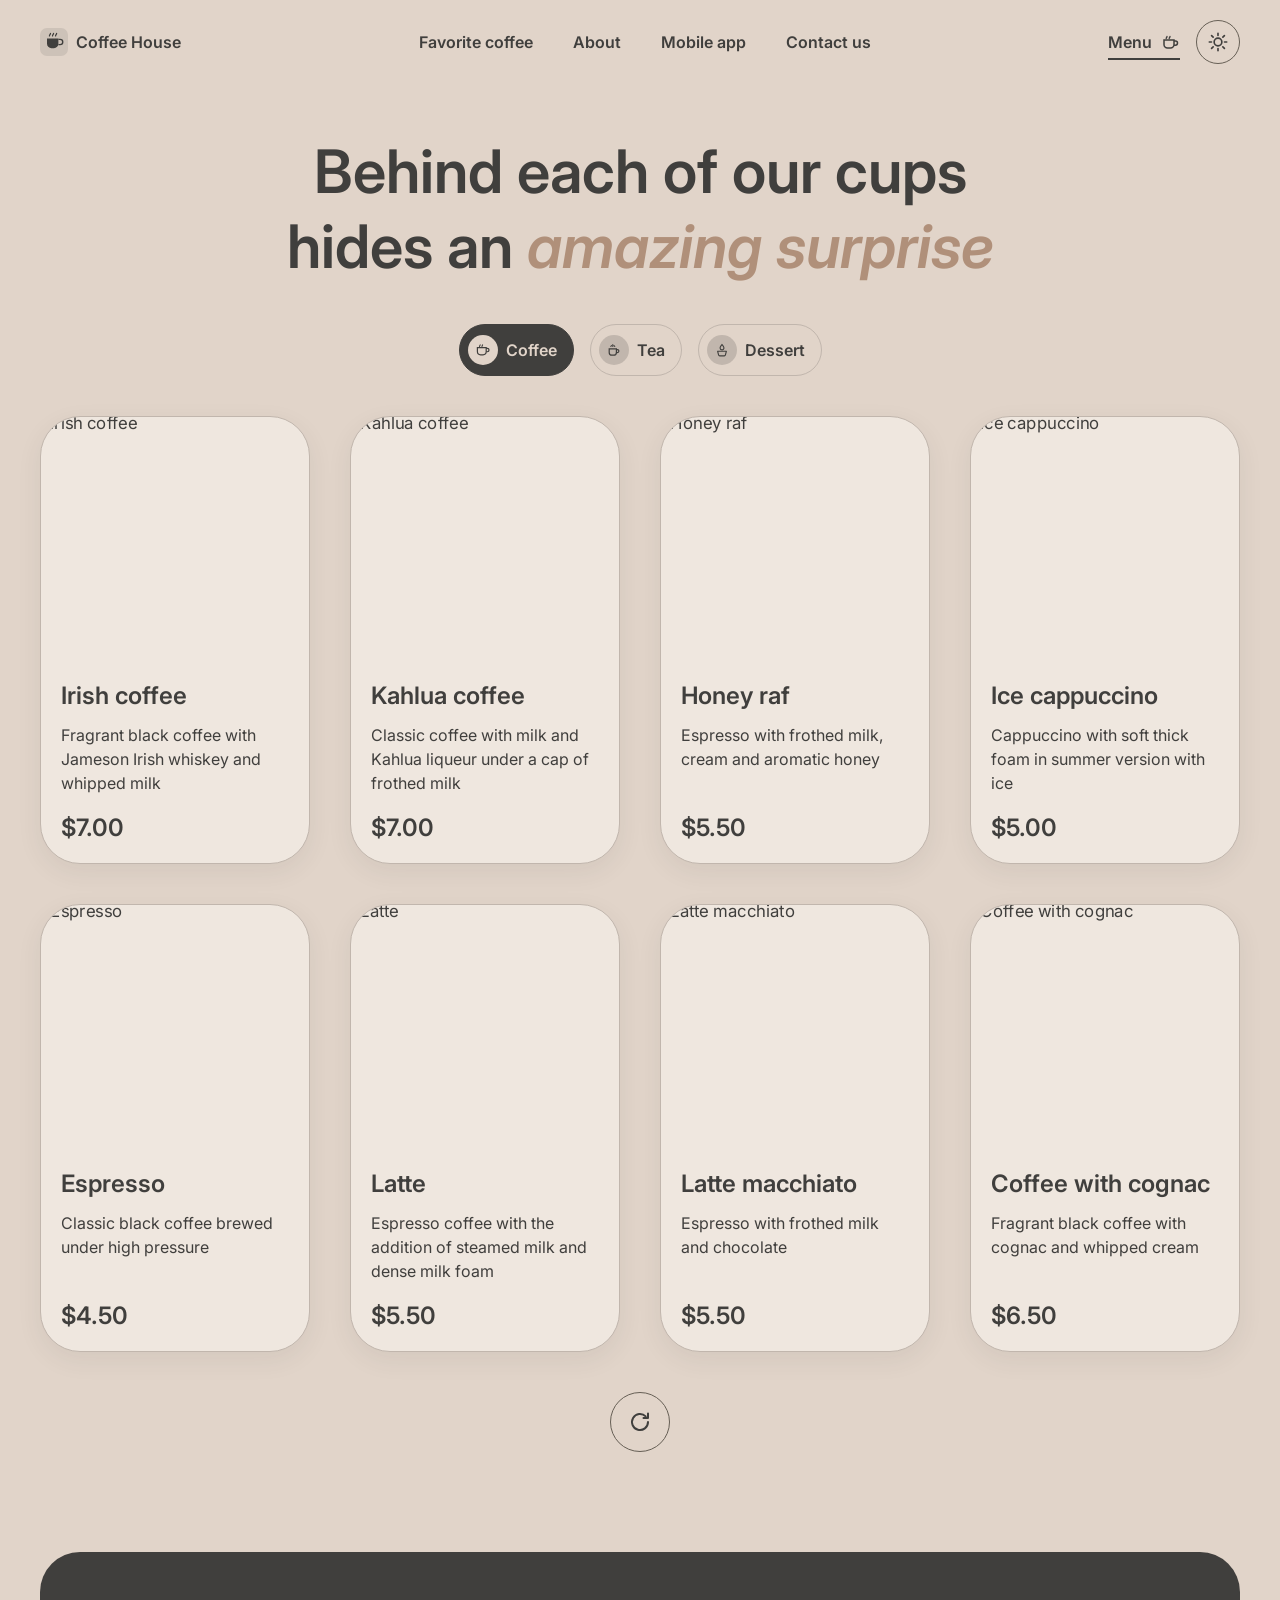
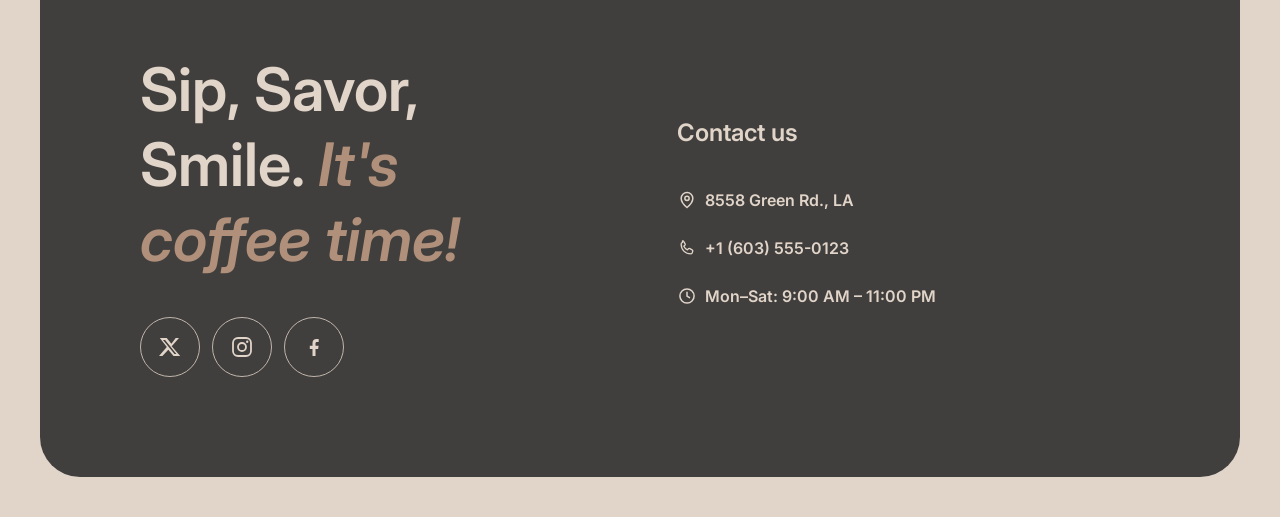
==== menu.html @ ac7576de "feat: add menu page markup" ====
<!DOCTYPE html>
<html lang="en" data-theme="light">
<head>
  <meta charset="UTF-8">
  <meta name="viewport" content="width=device-width, initial-scale=1.0">
  <meta name="description" content="Coffee House menu — coffee, tea and desserts.">
  <title>Coffee House — Menu</title>
  <link rel="icon" type="image/svg+xml" href="favicon.svg">
  <script>
    (function () {
      var theme = 'light';
      try {
        var saved = localStorage.getItem('coffee-house-theme');
        if (saved === 'dark' || saved === 'light') {
          theme = saved;
        } else if (window.matchMedia && window.matchMedia('(prefers-color-scheme: dark)').matches) {
          theme = 'dark';
        }
      } catch (e) { /* keep default */ }
      document.documentElement.dataset.theme = theme;
    })();
  </script>
  <link rel="preconnect" href="https://fonts.googleapis.com">
  <link rel="preconnect" href="https://fonts.gstatic.com" crossorigin>
  <link href="https://fonts.googleapis.com/css2?family=Inter:ital,wght@0,400;0,600;0,700;1,600&display=swap" rel="stylesheet">
  <link rel="stylesheet" href="css/style.css">
</head>
<body>
  <header class="header">
    <div class="container header__inner">
      <a class="logo" href="index.html" aria-label="Coffee House — home page">
        <svg class="logo__icon" viewBox="0 0 32 32" width="28" height="28" aria-hidden="true">
          <rect width="32" height="32" rx="8" fill="currentColor" opacity="0.12"/>
          <path d="M8 12h13v6a5 5 0 0 1-5 5h-3a5 5 0 0 1-5-5v-6z" fill="currentColor"/>
          <path d="M21 13h2a3 3 0 0 1 0 6h-2" fill="none" stroke="currentColor" stroke-width="1.6"/>
          <path d="M12 6c0 1.5-1.2 1.7-1.2 3M15.5 6c0 1.5-1.2 1.7-1.2 3M19 6c0 1.5-1.2 1.7-1.2 3" fill="none" stroke="currentColor" stroke-width="1.4" stroke-linecap="round"/>
        </svg>
        <span class="logo__text">Coffee House</span>
      </a>

      <nav class="nav" aria-label="Main navigation">
        <ul class="nav__list">
          <li class="nav__item"><a class="nav__link" href="index.html#favorite">Favorite coffee</a></li>
          <li class="nav__item"><a class="nav__link" href="index.html#about">About</a></li>
          <li class="nav__item"><a class="nav__link" href="index.html#mobile-app">Mobile app</a></li>
          <li class="nav__item"><a class="nav__link" href="#contacts">Contact us</a></li>
        </ul>
      </nav>

      <div class="header__actions">
        <a class="menu-link menu-link--active" href="menu.html" aria-current="page">
          <span>Menu</span>
          <svg class="menu-link__icon" viewBox="0 0 20 20" width="20" height="20" aria-hidden="true">
            <path d="M4 8h10v4.5A3.5 3.5 0 0 1 10.5 16h-3A3.5 3.5 0 0 1 4 12.5V8z" fill="none" stroke="currentColor" stroke-width="1.5"/>
            <path d="M14 9h1.4a2.1 2.1 0 0 1 0 4.2H14" fill="none" stroke="currentColor" stroke-width="1.5"/>
            <path d="M7 4.5c0 .9-.8 1.1-.8 2M10 4.5c0 .9-.8 1.1-.8 2" fill="none" stroke="currentColor" stroke-width="1.3" stroke-linecap="round"/>
          </svg>
        </a>

        <button class="theme-toggle" type="button" data-theme-toggle aria-label="Switch to dark theme" aria-pressed="false">
          <svg class="theme-toggle__icon theme-toggle__icon--sun" viewBox="0 0 24 24" width="22" height="22" aria-hidden="true">
            <circle cx="12" cy="12" r="4.2" fill="none" stroke="currentColor" stroke-width="1.8"/>
            <path d="M12 2.5v2.4M12 19.1v2.4M2.5 12h2.4M19.1 12h2.4M5 5l1.7 1.7M17.3 17.3 19 19M19 5l-1.7 1.7M6.7 17.3 5 19" stroke="currentColor" stroke-width="1.8" stroke-linecap="round"/>
          </svg>
          <svg class="theme-toggle__icon theme-toggle__icon--moon" viewBox="0 0 24 24" width="22" height="22" aria-hidden="true">
            <path d="M20.4 14.2A8.5 8.5 0 0 1 9.8 3.6a8.5 8.5 0 1 0 10.6 10.6z" fill="none" stroke="currentColor" stroke-width="1.8" stroke-linejoin="round"/>
          </svg>
        </button>

        <button class="burger" type="button" aria-label="Open menu" aria-expanded="false">
          <span class="burger__line"></span>
          <span class="burger__line"></span>
        </button>
      </div>
    </div>
  </header>

  <main>
    <section class="section menu" id="menu">
      <div class="container">
        <h1 class="section__title menu__title">Behind each of our cups hides an <em>amazing surprise</em></h1>

        <div class="menu__tabs" aria-label="Menu categories">
          <button class="tab tab--active" type="button" aria-pressed="true" data-category="coffee">
            <span class="tab__icon">
              <svg viewBox="0 0 20 20" width="16" height="16" aria-hidden="true">
                <path d="M3 7h11v5a4 4 0 0 1-4 4H7a4 4 0 0 1-4-4V7z" fill="none" stroke="currentColor" stroke-width="1.5"/>
                <path d="M14 8h1.4a2.1 2.1 0 0 1 0 4.2H14" fill="none" stroke="currentColor" stroke-width="1.5"/>
                <path d="M6.5 3.5c0 .9-.8 1.1-.8 2M9.5 3.5c0 .9-.8 1.1-.8 2" fill="none" stroke="currentColor" stroke-width="1.3" stroke-linecap="round"/>
              </svg>
            </span>
            <span class="tab__label">Coffee</span>
          </button>
          <button class="tab" type="button" aria-pressed="false" data-category="tea">
            <span class="tab__icon">
              <svg viewBox="0 0 20 20" width="16" height="16" aria-hidden="true">
                <path d="M4 8.5h9V13a3.5 3.5 0 0 1-3.5 3.5h-2A3.5 3.5 0 0 1 4 13V8.5z" fill="none" stroke="currentColor" stroke-width="1.5"/>
                <path d="M13 9.5h1.2a1.9 1.9 0 0 1 0 3.8H13" fill="none" stroke="currentColor" stroke-width="1.5"/>
                <path d="M8.5 3v2.5M6 5.5l1-1M11 5.5l-1-1" fill="none" stroke="currentColor" stroke-width="1.3" stroke-linecap="round"/>
              </svg>
            </span>
            <span class="tab__label">Tea</span>
          </button>
          <button class="tab" type="button" aria-pressed="false" data-category="dessert">
            <span class="tab__icon">
              <svg viewBox="0 0 20 20" width="16" height="16" aria-hidden="true">
                <path d="M10 3c.8 1.6 2.4 2.6 2.4 4.4a2.4 2.4 0 0 1-4.8 0C7.6 5.6 9.2 4.6 10 3z" fill="none" stroke="currentColor" stroke-width="1.4" stroke-linejoin="round"/>
                <path d="M4.5 11.5h11l-1.2 4.7a1.5 1.5 0 0 1-1.4 1.1H7.1a1.5 1.5 0 0 1-1.4-1.1l-1.2-4.7z" fill="none" stroke="currentColor" stroke-width="1.4" stroke-linejoin="round"/>
              </svg>
            </span>
            <span class="tab__label">Dessert</span>
          </button>
        </div>

        <ul class="menu__grid">
          <!-- Coffee -->
          <li class="card" data-category="coffee">
            <div class="card__image"><img src="assets/img/coffee-1.jpg" alt="Irish coffee" loading="lazy"></div>
            <div class="card__body">
              <h3 class="card__name">Irish coffee</h3>
              <p class="card__description">Fragrant black coffee with Jameson Irish whiskey and whipped milk</p>
              <p class="card__price">$7.00</p>
            </div>
          </li>
          <li class="card" data-category="coffee">
            <div class="card__image"><img src="assets/img/coffee-2.jpg" alt="Kahlua coffee" loading="lazy"></div>
            <div class="card__body">
              <h3 class="card__name">Kahlua coffee</h3>
              <p class="card__description">Classic coffee with milk and Kahlua liqueur under a cap of frothed milk</p>
              <p class="card__price">$7.00</p>
            </div>
          </li>
          <li class="card" data-category="coffee">
            <div class="card__image"><img src="assets/img/coffee-3.jpg" alt="Honey raf" loading="lazy"></div>
            <div class="card__body">
              <h3 class="card__name">Honey raf</h3>
              <p class="card__description">Espresso with frothed milk, cream and aromatic honey</p>
              <p class="card__price">$5.50</p>
            </div>
          </li>
          <li class="card" data-category="coffee">
            <div class="card__image"><img src="assets/img/coffee-4.jpg" alt="Ice cappuccino" loading="lazy"></div>
            <div class="card__body">
              <h3 class="card__name">Ice cappuccino</h3>
              <p class="card__description">Cappuccino with soft thick foam in summer version with ice</p>
              <p class="card__price">$5.00</p>
            </div>
          </li>
          <li class="card" data-category="coffee">
            <div class="card__image"><img src="assets/img/coffee-5.jpg" alt="Espresso" loading="lazy"></div>
            <div class="card__body">
              <h3 class="card__name">Espresso</h3>
              <p class="card__description">Classic black coffee brewed under high pressure</p>
              <p class="card__price">$4.50</p>
            </div>
          </li>
          <li class="card" data-category="coffee">
            <div class="card__image"><img src="assets/img/coffee-6.jpg" alt="Latte" loading="lazy"></div>
            <div class="card__body">
              <h3 class="card__name">Latte</h3>
              <p class="card__description">Espresso coffee with the addition of steamed milk and dense milk foam</p>
              <p class="card__price">$5.50</p>
            </div>
          </li>
          <li class="card" data-category="coffee">
            <div class="card__image"><img src="assets/img/coffee-7.jpg" alt="Latte macchiato" loading="lazy"></div>
            <div class="card__body">
              <h3 class="card__name">Latte macchiato</h3>
              <p class="card__description">Espresso with frothed milk and chocolate</p>
              <p class="card__price">$5.50</p>
            </div>
          </li>
          <li class="card" data-category="coffee">
            <div class="card__image"><img src="assets/img/coffee-8.jpg" alt="Coffee with cognac" loading="lazy"></div>
            <div class="card__body">
              <h3 class="card__name">Coffee with cognac</h3>
              <p class="card__description">Fragrant black coffee with cognac and whipped cream</p>
              <p class="card__price">$6.50</p>
            </div>
          </li>

          <!-- Tea -->
          <li class="card" data-category="tea" hidden>
            <div class="card__image"><img src="assets/img/tea-1.jpg" alt="Moroccan tea" loading="lazy"></div>
            <div class="card__body">
              <h3 class="card__name">Moroccan</h3>
              <p class="card__description">Fragrant black tea with the addition of tangerine, cinnamon, honey, lemon and mint</p>
              <p class="card__price">$4.50</p>
            </div>
          </li>
          <li class="card" data-category="tea" hidden>
            <div class="card__image"><img src="assets/img/tea-2.jpg" alt="Ginger tea" loading="lazy"></div>
            <div class="card__body">
              <h3 class="card__name">Ginger</h3>
              <p class="card__description">Original black tea with fresh ginger, lemon and honey</p>
              <p class="card__price">$5.00</p>
            </div>
          </li>
          <li class="card" data-category="tea" hidden>
            <div class="card__image"><img src="assets/img/tea-3.jpg" alt="Cranberry tea" loading="lazy"></div>
            <div class="card__body">
              <h3 class="card__name">Cranberry</h3>
              <p class="card__description">Invigorating black tea with cranberry and honey</p>
              <p class="card__price">$5.00</p>
            </div>
          </li>
          <li class="card" data-category="tea" hidden>
            <div class="card__image"><img src="assets/img/tea-4.jpg" alt="Sea buckthorn tea" loading="lazy"></div>
            <div class="card__body">
              <h3 class="card__name">Sea buckthorn</h3>
              <p class="card__description">Toning sweet drink with sea buckthorn, fresh thyme and cinnamon</p>
              <p class="card__price">$5.50</p>
            </div>
          </li>

          <!-- Dessert -->
          <li class="card" data-category="dessert" hidden>
            <div class="card__image"><img src="assets/img/dessert-1.jpg" alt="Marble cheesecake" loading="lazy"></div>
            <div class="card__body">
              <h3 class="card__name">Marble cheesecake</h3>
              <p class="card__description">Philadelphia cheese with lemon zest on a light sponge cake and red currant jam</p>
              <p class="card__price">$3.50</p>
            </div>
          </li>
          <li class="card" data-category="dessert" hidden>
            <div class="card__image"><img src="assets/img/dessert-2.jpg" alt="Red velvet cake" loading="lazy"></div>
            <div class="card__body">
              <h3 class="card__name">Red velvet</h3>
              <p class="card__description">Layer cake with cream cheese frosting</p>
              <p class="card__price">$4.00</p>
            </div>
          </li>
          <li class="card" data-category="dessert" hidden>
            <div class="card__image"><img src="assets/img/dessert-3.jpg" alt="Cheesecake" loading="lazy"></div>
            <div class="card__body">
              <h3 class="card__name">Cheesecake</h3>
              <p class="card__description">Soft cottage cheese pancakes with sour cream and fresh berries and sprinkled with powdered sugar</p>
              <p class="card__price">$4.50</p>
            </div>
          </li>
          <li class="card" data-category="dessert" hidden>
            <div class="card__image"><img src="assets/img/dessert-4.jpg" alt="Creme brulee" loading="lazy"></div>
            <div class="card__body">
              <h3 class="card__name">Creme brulee</h3>
              <p class="card__description">Delicate creamy dessert in a caramel basket with wild berries</p>
              <p class="card__price">$4.00</p>
            </div>
          </li>
        </ul>

        <button class="menu__more" type="button" aria-label="Show more products">
          <svg viewBox="0 0 24 24" width="24" height="24" aria-hidden="true">
            <path d="M20 12a8 8 0 1 1-2.3-5.6M20 3.5V8h-4.5" fill="none" stroke="currentColor" stroke-width="2" stroke-linecap="round" stroke-linejoin="round"/>
          </svg>
        </button>
      </div>
    </section>
  </main>

  <footer class="footer" id="contacts">
    <div class="container">
      <div class="footer__inner">
        <div class="footer__left">
          <h2 class="footer__title">Sip, Savor, Smile. <em>It's coffee time!</em></h2>
          <ul class="footer__socials">
            <li>
              <a class="social" href="https://x.com" target="_blank" rel="noopener noreferrer" aria-label="Coffee House on X (Twitter)">
                <svg viewBox="0 0 24 24" width="24" height="24" aria-hidden="true">
                  <path d="M17.7 3H21l-7.3 8.3L22.2 21h-6.7l-5.2-6.3L4.4 21H1l7.8-8.9L1.8 3h6.9l4.7 5.7L17.7 3zm-1.2 16h1.9L7.1 4.9H5L16.5 19z" fill="currentColor"/>
                </svg>
              </a>
            </li>
            <li>
              <a class="social" href="https://www.instagram.com" target="_blank" rel="noopener noreferrer" aria-label="Coffee House on Instagram">
                <svg viewBox="0 0 24 24" width="24" height="24" aria-hidden="true">
                  <rect x="3" y="3" width="18" height="18" rx="5" fill="none" stroke="currentColor" stroke-width="1.8"/>
                  <circle cx="12" cy="12" r="4" fill="none" stroke="currentColor" stroke-width="1.8"/>
                  <circle cx="17.2" cy="6.8" r="1.2" fill="currentColor"/>
                </svg>
              </a>
            </li>
            <li>
              <a class="social" href="https://www.facebook.com" target="_blank" rel="noopener noreferrer" aria-label="Coffee House on Facebook">
                <svg viewBox="0 0 24 24" width="24" height="24" aria-hidden="true">
                  <path d="M13.5 21v-7h2.6l.5-3.2h-3.1V8.7c0-.9.3-1.6 1.7-1.6h1.5V4.2c-.3 0-1.2-.1-2.3-.1-2.3 0-3.9 1.4-3.9 4v2.7H7.8V14h2.7v7h3z" fill="currentColor"/>
                </svg>
              </a>
            </li>
          </ul>
        </div>

        <div class="footer__right">
          <h3 class="footer__subtitle">Contact us</h3>
          <ul class="footer__contacts">
            <li>
              <a class="footer__contact" href="https://maps.google.com/?q=8558+Pecan+St.,+Pittsburgh,+PA+15217" target="_blank" rel="noopener noreferrer">
                <svg viewBox="0 0 24 24" width="20" height="20" aria-hidden="true">
                  <path d="M12 21s-7-5.5-7-11a7 7 0 0 1 14 0c0 5.5-7 11-7 11z" fill="none" stroke="currentColor" stroke-width="1.8"/>
                  <circle cx="12" cy="10" r="2.6" fill="none" stroke="currentColor" stroke-width="1.8"/>
                </svg>
                <span>8558 Green Rd., LA</span>
              </a>
            </li>
            <li>
              <a class="footer__contact" href="tel:+16035550123">
                <svg viewBox="0 0 24 24" width="20" height="20" aria-hidden="true">
                  <path d="M6.6 3.5c.6-.2 1.3.1 1.6.7l1.5 2.8c.3.6.2 1.3-.3 1.8l-1.2 1.1c.9 1.9 2.4 3.4 4.3 4.3l1.1-1.2c.5-.5 1.2-.6 1.8-.3l2.8 1.5c.6.3.9 1 .7 1.6l-.6 2.1c-.2.7-.8 1.1-1.5 1.1C9.7 19 5 14.3 5 7.1c0-.7.4-1.3 1.1-1.5l.5-.2z" fill="none" stroke="currentColor" stroke-width="1.6" stroke-linejoin="round"/>
                </svg>
                <span>+1 (603) 555-0123</span>
              </a>
            </li>
            <li>
              <span class="footer__contact footer__contact--static">
                <svg viewBox="0 0 24 24" width="20" height="20" aria-hidden="true">
                  <circle cx="12" cy="12" r="8.5" fill="none" stroke="currentColor" stroke-width="1.8"/>
                  <path d="M12 7.5V12l3 2" fill="none" stroke="currentColor" stroke-width="1.8" stroke-linecap="round"/>
                </svg>
                <span>Mon–Sat: 9:00 AM – 11:00 PM</span>
              </span>
            </li>
          </ul>
        </div>
      </div>
    </div>
  </footer>

  <script src="js/theme.js"></script>
</body>
</html>
---- css/style.css ----
/* ============================================================
   Coffee House — main stylesheet
   Sections: variables/themes, base, header, hero, slider,
   about, mobile app, footer, menu page, responsive
   ============================================================ */

/* ---------- Theme variables ---------- */
:root {
  --bg-body: #e1d4c9;
  --bg-card: #efe7df;
  --bg-container-dark: #403f3d;
  --bg-backdrop: rgba(64, 63, 61, 0.35);
  --border-light: #c1b6ad;
  --border-dark: #665f55;

  --text-dark: #403f3d;
  --text-light: #e1d4c9;
  --text-accent: #b0907a;

  --button-bg: #665f55;
  --button-text: #e1d4c9;

  --header-bg: rgba(225, 212, 201, 0.85);
  --card-shadow: rgba(64, 63, 61, 0.08);
  --hero-overlay: rgba(30, 27, 24, 0.35);

  --color-scheme: light;
}

[data-theme="dark"] {
  --bg-body: #2b2724;
  --bg-card: #38322d;
  --bg-container-dark: #1e1b18;
  --bg-backdrop: rgba(20, 17, 15, 0.5);
  --border-light: #4d453e;
  --border-dark: #5a5148;

  --text-dark: #e8dfd5;
  --text-light: #e1d4c9;
  --text-accent: #cfa98d;

  --button-bg: #b0907a;
  --button-text: #2b2724;

  --header-bg: rgba(43, 39, 36, 0.85);
  --card-shadow: rgba(0, 0, 0, 0.35);
  --hero-overlay: rgba(15, 12, 10, 0.55);

  --color-scheme: dark;
}

/* ---------- Base ---------- */
*,
*::before,
*::after {
  box-sizing: border-box;
}

html {
  scroll-behavior: smooth;
  color-scheme: var(--color-scheme);
}

body {
  margin: 0;
  font-family: "Inter", "Segoe UI", Arial, sans-serif;
  font-size: 16px;
  line-height: 1.5;
  font-weight: 400;
  color: var(--text-dark);
  background-color: var(--bg-body);
  overflow-x: clip;
  transition: background-color 0.4s ease, color 0.4s ease;
}

img {
  display: block;
  max-width: 100%;
  height: auto;
}

h1, h2, h3, p, ul {
  margin: 0;
  padding: 0;
}

ul {
  list-style: none;
}

a {
  color: inherit;
  text-decoration: none;
}

button {
  font: inherit;
  color: inherit;
  background: none;
  border: none;
  padding: 0;
  cursor: pointer;
}

.container {
  max-width: 1440px;
  margin: 0 auto;
  padding: 0 40px;
}

.section {
  padding: 50px 0;
}

section[id],
footer[id] {
  scroll-margin-top: 90px;
}

.section__title {
  font-size: 60px;
  line-height: 1.25;
  font-weight: 600;
  text-align: center;
  max-width: 1100px;
  margin: 0 auto 40px;
}

.section__title em,
.hero__title em,
.footer__title em {
  font-style: italic;
  color: var(--text-accent);
}

/* ---------- Header ---------- */
.header {
  position: sticky;
  top: 0;
  z-index: 100;
  background-color: var(--header-bg);
  backdrop-filter: blur(8px);
  -webkit-backdrop-filter: blur(8px);
  transition: background-color 0.4s ease;
}

.header__inner {
  display: flex;
  align-items: center;
  justify-content: space-between;
  gap: 24px;
  padding-top: 20px;
  padding-bottom: 20px;
}

.logo {
  display: inline-flex;
  align-items: center;
  gap: 8px;
  font-weight: 600;
  font-size: 16px;
  line-height: 1.25;
  color: var(--text-dark);
  transition: color 0.3s ease;
}

.logo:hover {
  color: var(--text-accent);
}

.nav__list {
  display: flex;
  align-items: center;
  gap: 40px;
}

.nav__link {
  position: relative;
  display: inline-block;
  padding: 4px 0;
  font-weight: 600;
  line-height: 1.5;
}

.nav__link::after {
  content: "";
  position: absolute;
  left: 50%;
  bottom: -2px;
  width: 0;
  height: 2px;
  background-color: currentColor;
  transform: translateX(-50%);
  transition: width 0.3s ease;
}

.nav__link:hover::after {
  width: 100%;
}

.header__actions {
  display: flex;
  align-items: center;
  gap: 16px;
}

.menu-link {
  display: inline-flex;
  align-items: center;
  gap: 8px;
  font-weight: 600;
  line-height: 1.5;
  padding: 4px 0;
  position: relative;
}

.menu-link::after {
  content: "";
  position: absolute;
  left: 50%;
  bottom: -2px;
  width: 0;
  height: 2px;
  background-color: currentColor;
  transform: translateX(-50%);
  transition: width 0.3s ease;
}

.menu-link:hover::after,
.menu-link--active::after {
  width: 100%;
}

.theme-toggle {
  display: inline-flex;
  align-items: center;
  justify-content: center;
  width: 44px;
  height: 44px;
  border: 1px solid var(--border-dark);
  border-radius: 50%;
  color: var(--text-dark);
  transition: background-color 0.3s ease, color 0.3s ease, border-color 0.3s ease;
}

.theme-toggle:hover {
  background-color: var(--button-bg);
  color: var(--button-text);
  border-color: var(--button-bg);
}

.theme-toggle__icon--moon {
  display: none;
}

[data-theme="dark"] .theme-toggle__icon--sun {
  display: none;
}

[data-theme="dark"] .theme-toggle__icon--moon {
  display: block;
}

.burger {
  display: none;
  flex-direction: column;
  align-items: center;
  justify-content: center;
  gap: 8px;
  width: 44px;
  height: 44px;
  border: 1px solid var(--border-dark);
  border-radius: 50%;
  transition: background-color 0.3s ease, border-color 0.3s ease;
}

.burger__line {
  display: block;
  width: 18px;
  height: 2px;
  border-radius: 1px;
  background-color: var(--text-dark);
  transition: background-color 0.3s ease, transform 0.3s ease;
}

.burger:hover {
  background-color: var(--button-bg);
  border-color: var(--button-bg);
}

.burger:hover .burger__line {
  background-color: var(--button-text);
}

/* ---------- Hero ---------- */
.hero {
  padding: 20px 0 50px;
}

.hero__wrapper {
  position: relative;
  border-radius: 40px;
  overflow: hidden;
  background-image: linear-gradient(var(--hero-overlay), var(--hero-overlay)), url("../assets/img/hero.jpg");
  background-size: cover;
  background-position: center 60%;
  min-height: 644px;
  display: flex;
  align-items: center;
}

.hero__content {
  max-width: 530px;
  padding: 100px;
  color: #e1d4c9;
}

.hero__title {
  font-size: 72px;
  line-height: 1.05;
  font-weight: 600;
  margin-bottom: 40px;
}

.hero__title em {
  color: #b0907a;
}

.hero__text {
  margin-bottom: 40px;
  line-height: 1.5;
}

.hero__button {
  display: inline-flex;
  align-items: center;
  justify-content: center;
  gap: 8px;
  padding: 20px 78px;
  border-radius: 100px;
  background-color: #e1d4c9;
  color: #403f3d;
  font-weight: 600;
  transition: background-color 0.3s ease, color 0.3s ease, transform 0.3s ease;
}

.hero__button svg {
  opacity: 0;
  width: 0;
  transition: opacity 0.3s ease, width 0.3s ease;
}

.hero__button:hover {
  background-color: #b0907a;
  color: #e1d4c9;
}

.hero__button:hover svg {
  opacity: 1;
  width: 20px;
}

/* ---------- Slider ---------- */
.slider {
  display: flex;
  align-items: center;
  justify-content: space-between;
  gap: 40px;
}

.slider__arrow {
  flex: 0 0 auto;
  display: inline-flex;
  align-items: center;
  justify-content: center;
  width: 60px;
  height: 60px;
  border: 1px solid var(--border-dark);
  border-radius: 50%;
  color: var(--text-dark);
  transition: background-color 0.3s ease, color 0.3s ease, border-color 0.3s ease;
}

.slider__arrow:hover {
  background-color: var(--bg-container-dark);
  color: var(--text-light);
  border-color: var(--bg-container-dark);
}

.slider__viewport {
  flex: 1 1 auto;
  max-width: 480px;
  overflow: hidden;
}

.slider__track {
  display: flex;
}

.slider__slide {
  flex: 0 0 100%;
  min-width: 0;
}

.slider__slide[aria-hidden="true"] {
  visibility: hidden;
}

.slide {
  text-align: center;
}

.slide__image {
  width: 100%;
  aspect-ratio: 1 / 1;
  object-fit: cover;
  border-radius: 40px;
  margin-bottom: 20px;
}

.slide__name {
  font-size: 24px;
  font-weight: 600;
  line-height: 1.25;
  margin-bottom: 16px;
}

.slide__description {
  margin-bottom: 16px;
}

.slide__price {
  font-size: 24px;
  font-weight: 600;
  line-height: 1.25;
}

.slider__controls {
  display: flex;
  justify-content: center;
  gap: 12px;
  margin-top: 40px;
}

.slider__dot {
  display: flex;
  align-items: center;
  padding: 4px 0;
}

.slider__dot span {
  display: block;
  width: 40px;
  height: 4px;
  border-radius: 2px;
  background-color: var(--border-light);
  transition: background-color 0.3s ease;
}

.slider__dot--active span {
  background-color: var(--border-dark);
}

/* ---------- About ---------- */
.about__grid {
  display: grid;
  grid-template-columns: 1fr 1fr;
  grid-template-rows: 590px 430px;
  gap: 40px;
}

.about__item {
  border-radius: 20px;
  overflow: hidden;
}

.about__item img {
  width: 100%;
  height: 100%;
  object-fit: cover;
  transform: scale(1.05);
  transition: transform 0.6s ease;
}

.about__item:hover img {
  transform: scale(1);
}

.about__item--tall {
  grid-row: span 1;
}

/* ---------- Mobile app ---------- */
.mobile-app__inner {
  display: flex;
  align-items: center;
  justify-content: space-between;
  gap: 100px;
}

.mobile-app__content {
  flex: 1 1 50%;
}

.mobile-app__content .section__title {
  text-align: left;
  margin: 0 0 40px;
}

.mobile-app__text {
  margin-bottom: 40px;
}

.mobile-app__buttons {
  display: flex;
  flex-wrap: wrap;
  gap: 20px;
}

.store-button {
  display: inline-flex;
  align-items: center;
  gap: 8px;
  padding: 12px 20px;
  border: 1px solid var(--border-dark);
  border-radius: 100px;
  color: var(--text-dark);
  transition: background-color 0.3s ease, color 0.3s ease, border-color 0.3s ease;
}

.store-button:hover {
  background-color: var(--bg-container-dark);
  color: var(--text-light);
  border-color: var(--bg-container-dark);
}

.store-button__text {
  display: flex;
  flex-direction: column;
  text-align: left;
}

.store-button__caption {
  font-size: 10px;
  line-height: 1.4;
  font-weight: 600;
}

.store-button__name {
  font-size: 16px;
  line-height: 1.5;
  font-weight: 600;
}

.mobile-app__screens {
  position: relative;
  flex: 0 0 630px;
  height: 630px;
}

.phone {
  position: absolute;
  width: 300px;
  border-radius: 44px;
  border: 10px solid var(--bg-container-dark);
  overflow: hidden;
  box-shadow: 0 24px 60px var(--card-shadow);
  transition: border-color 0.4s ease;
}

.phone img {
  width: 100%;
  aspect-ratio: 9 / 19;
  object-fit: cover;
}

.phone--back {
  top: 0;
  left: 0;
  transform: rotate(-7deg);
}

.phone--front {
  bottom: 0;
  right: 0;
  transform: rotate(6deg);
}

/* ---------- Footer ---------- */
.footer {
  padding: 50px 0 40px;
}

.footer__inner {
  display: flex;
  align-items: center;
  justify-content: space-between;
  gap: 100px;
  padding: 100px;
  border-radius: 40px;
  background-color: var(--bg-container-dark);
  color: var(--text-light);
  transition: background-color 0.4s ease;
}

.footer__left {
  flex: 1 1 50%;
}

.footer__title {
  font-size: 60px;
  line-height: 1.25;
  font-weight: 600;
  margin-bottom: 40px;
}

.footer__socials {
  display: flex;
  gap: 12px;
}

.social {
  display: inline-flex;
  align-items: center;
  justify-content: center;
  width: 60px;
  height: 60px;
  border: 1px solid var(--border-light);
  border-radius: 50%;
  color: var(--text-light);
  transition: background-color 0.3s ease, color 0.3s ease, border-color 0.3s ease;
}

.social:hover {
  background-color: var(--text-light);
  color: var(--bg-container-dark);
  border-color: var(--text-light);
}

.footer__right {
  flex: 0 1 530px;
}

.footer__subtitle {
  font-size: 24px;
  font-weight: 600;
  line-height: 1.25;
  margin-bottom: 40px;
}

.footer__contacts {
  display: flex;
  flex-direction: column;
  gap: 20px;
}

.footer__contact {
  display: inline-flex;
  align-items: center;
  gap: 8px;
  font-weight: 600;
  line-height: 1.5;
  position: relative;
  width: fit-content;
}

.footer__contact::after {
  content: "";
  position: absolute;
  left: 0;
  bottom: -3px;
  width: 0;
  height: 2px;
  background-color: currentColor;
  transition: width 0.3s ease;
}

a.footer__contact:hover::after {
  width: 100%;
}

/* ---------- Menu page ---------- */
.menu__title {
  max-width: 800px;
}

.menu__tabs {
  display: flex;
  justify-content: center;
  flex-wrap: wrap;
  gap: 16px;
  margin-bottom: 40px;
}

.tab {
  display: inline-flex;
  align-items: center;
  gap: 8px;
  padding: 10px 16px 10px 8px;
  border: 1px solid var(--border-light);
  border-radius: 100px;
  font-weight: 600;
  color: var(--text-dark);
  transition: background-color 0.3s ease, color 0.3s ease, border-color 0.3s ease;
}

.tab__icon {
  display: inline-flex;
  align-items: center;
  justify-content: center;
  width: 30px;
  height: 30px;
  border-radius: 50%;
  background-color: var(--border-light);
  color: var(--text-dark);
  transition: background-color 0.3s ease, color 0.3s ease;
}

.tab:hover {
  background-color: var(--bg-container-dark);
  color: var(--text-light);
  border-color: var(--bg-container-dark);
}

.tab:hover .tab__icon {
  background-color: var(--bg-body);
  color: var(--text-dark);
}

.tab--active,
.tab--active:hover {
  background-color: var(--bg-container-dark);
  color: var(--text-light);
  border-color: var(--bg-container-dark);
  cursor: default;
}

.tab--active .tab__icon {
  background-color: var(--bg-body);
  color: var(--text-dark);
}

.menu__grid {
  display: grid;
  grid-template-columns: repeat(4, 1fr);
  gap: 40px;
}

.card[hidden] {
  display: none;
}

.card {
  display: flex;
  flex-direction: column;
  border: 1px solid var(--border-light);
  border-radius: 40px;
  overflow: hidden;
  cursor: pointer;
  background-color: var(--bg-card);
  box-shadow: 0 8px 24px var(--card-shadow);
  transition: box-shadow 0.3s ease, transform 0.3s ease, background-color 0.4s ease, border-color 0.4s ease;
}

.card:hover {
  transform: translateY(-4px);
  box-shadow: 0 16px 40px var(--card-shadow);
}

.card__image {
  border-radius: 40px;
  overflow: hidden;
  margin: -1px;
}

.card__image img {
  width: 100%;
  aspect-ratio: 340 / 310;
  object-fit: cover;
  transform: scale(1.05);
  transition: transform 0.6s ease;
}

.card:hover .card__image img {
  transform: scale(1);
}

.card__body {
  display: flex;
  flex-direction: column;
  flex: 1 1 auto;
  padding: 20px;
}

.card__name {
  font-size: 24px;
  font-weight: 600;
  line-height: 1.25;
  margin-bottom: 12px;
}

.card__description {
  margin-bottom: 18px;
}

.card__price {
  margin-top: auto;
  font-size: 24px;
  font-weight: 600;
  line-height: 1.25;
}

.menu__more {
  display: flex;
  align-items: center;
  justify-content: center;
  width: 60px;
  height: 60px;
  margin: 40px auto 0;
  border: 1px solid var(--border-dark);
  border-radius: 50%;
  color: var(--text-dark);
  transition: background-color 0.3s ease, color 0.3s ease, border-color 0.3s ease;
}

.menu__more:hover {
  background-color: var(--bg-container-dark);
  color: var(--text-light);
  border-color: var(--bg-container-dark);
}

/* ============================================================
   Responsive
   ============================================================ */

@media (max-width: 1200px) {
  .section__title,
  .footer__title {
    font-size: 48px;
  }

  .hero__title {
    font-size: 60px;
  }

  .hero__content {
    padding: 80px 60px;
  }

  .mobile-app__inner {
    gap: 60px;
  }

  .mobile-app__screens {
    flex-basis: 480px;
    height: 480px;
  }

  .phone {
    width: 240px;
  }

  .footer__inner {
    padding: 60px;
    gap: 60px;
  }

  .menu__grid {
    grid-template-columns: repeat(3, 1fr);
  }
}

@media (max-width: 1024px) {
  .menu__grid {
    grid-template-columns: repeat(2, 1fr);
  }

  .mobile-app__inner {
    flex-direction: column;
    align-items: flex-start;
  }

  .mobile-app__screens {
    align-self: center;
  }

  .footer__inner {
    flex-direction: column;
    align-items: flex-start;
    padding: 60px;
  }

  .footer__right {
    flex-basis: auto;
  }
}

@media (max-width: 900px) {
  .about__grid {
    grid-template-rows: 480px 360px;
    gap: 32px;
  }
}

@media (max-width: 768px) {
  .container {
    padding: 0 24px;
  }

  .nav {
    display: none;
  }

  .burger {
    display: inline-flex;
  }

  .section__title,
  .footer__title {
    font-size: 40px;
  }

  .hero__wrapper {
    min-height: 552px;
  }

  .hero__content {
    padding: 60px;
  }

  .hero__title {
    font-size: 48px;
  }

  .slider {
    gap: 16px;
  }

  .slider__arrow {
    width: 48px;
    height: 48px;
  }

  .about__grid {
    grid-template-columns: 1fr;
    grid-template-rows: none;
    grid-auto-rows: 590px;
  }

  .about__item--short {
    display: none;
  }

  .menu__grid {
    gap: 32px;
  }
}

@media (max-width: 640px) {
  .section {
    padding: 40px 0;
  }

  .section__title,
  .footer__title {
    font-size: 32px;
  }

  .hero__title {
    font-size: 42px;
  }

  .hero__content {
    padding: 60px 24px;
  }

  .hero__button {
    padding: 16px 56px;
  }

  .slider__arrow {
    display: none;
  }

  .slider {
    justify-content: center;
  }

  .about__grid {
    grid-auto-rows: 420px;
  }

  .mobile-app__screens {
    flex-basis: auto;
    width: 100%;
    max-width: 348px;
    height: 380px;
  }

  .phone {
    width: 160px;
    border-width: 6px;
    border-radius: 28px;
  }

  .phone--back {
    transform: rotate(-4deg);
  }

  .phone--front {
    transform: rotate(4deg);
  }

  .footer__inner {
    padding: 50px 24px;
    gap: 40px;
  }

  .menu__grid {
    grid-template-columns: 1fr;
    max-width: 420px;
    margin: 0 auto;
  }
}

@media (max-width: 420px) {
  .container {
    padding: 0 16px;
  }

  .menu__tabs {
    gap: 8px;
  }

  .tab {
    padding: 8px 12px 8px 6px;
    gap: 6px;
    font-size: 14px;
  }

  .header__inner {
    gap: 12px;
  }

  .menu-link span {
    display: none;
  }

  .menu-link {
    padding: 10px;
    border: 1px solid var(--border-dark);
    border-radius: 50%;
  }

  .menu-link::after {
    display: none;
  }

  .section__title,
  .footer__title {
    font-size: 32px;
  }

  .hero__wrapper {
    min-height: 480px;
    border-radius: 32px;
  }

  .hero__title {
    font-size: 36px;
    margin-bottom: 24px;
  }

  .hero__text {
    margin-bottom: 24px;
  }

  .hero__content {
    padding: 40px 16px;
  }

  .about__grid {
    grid-auto-rows: 348px;
  }

  .footer__inner {
    border-radius: 32px;
  }
}
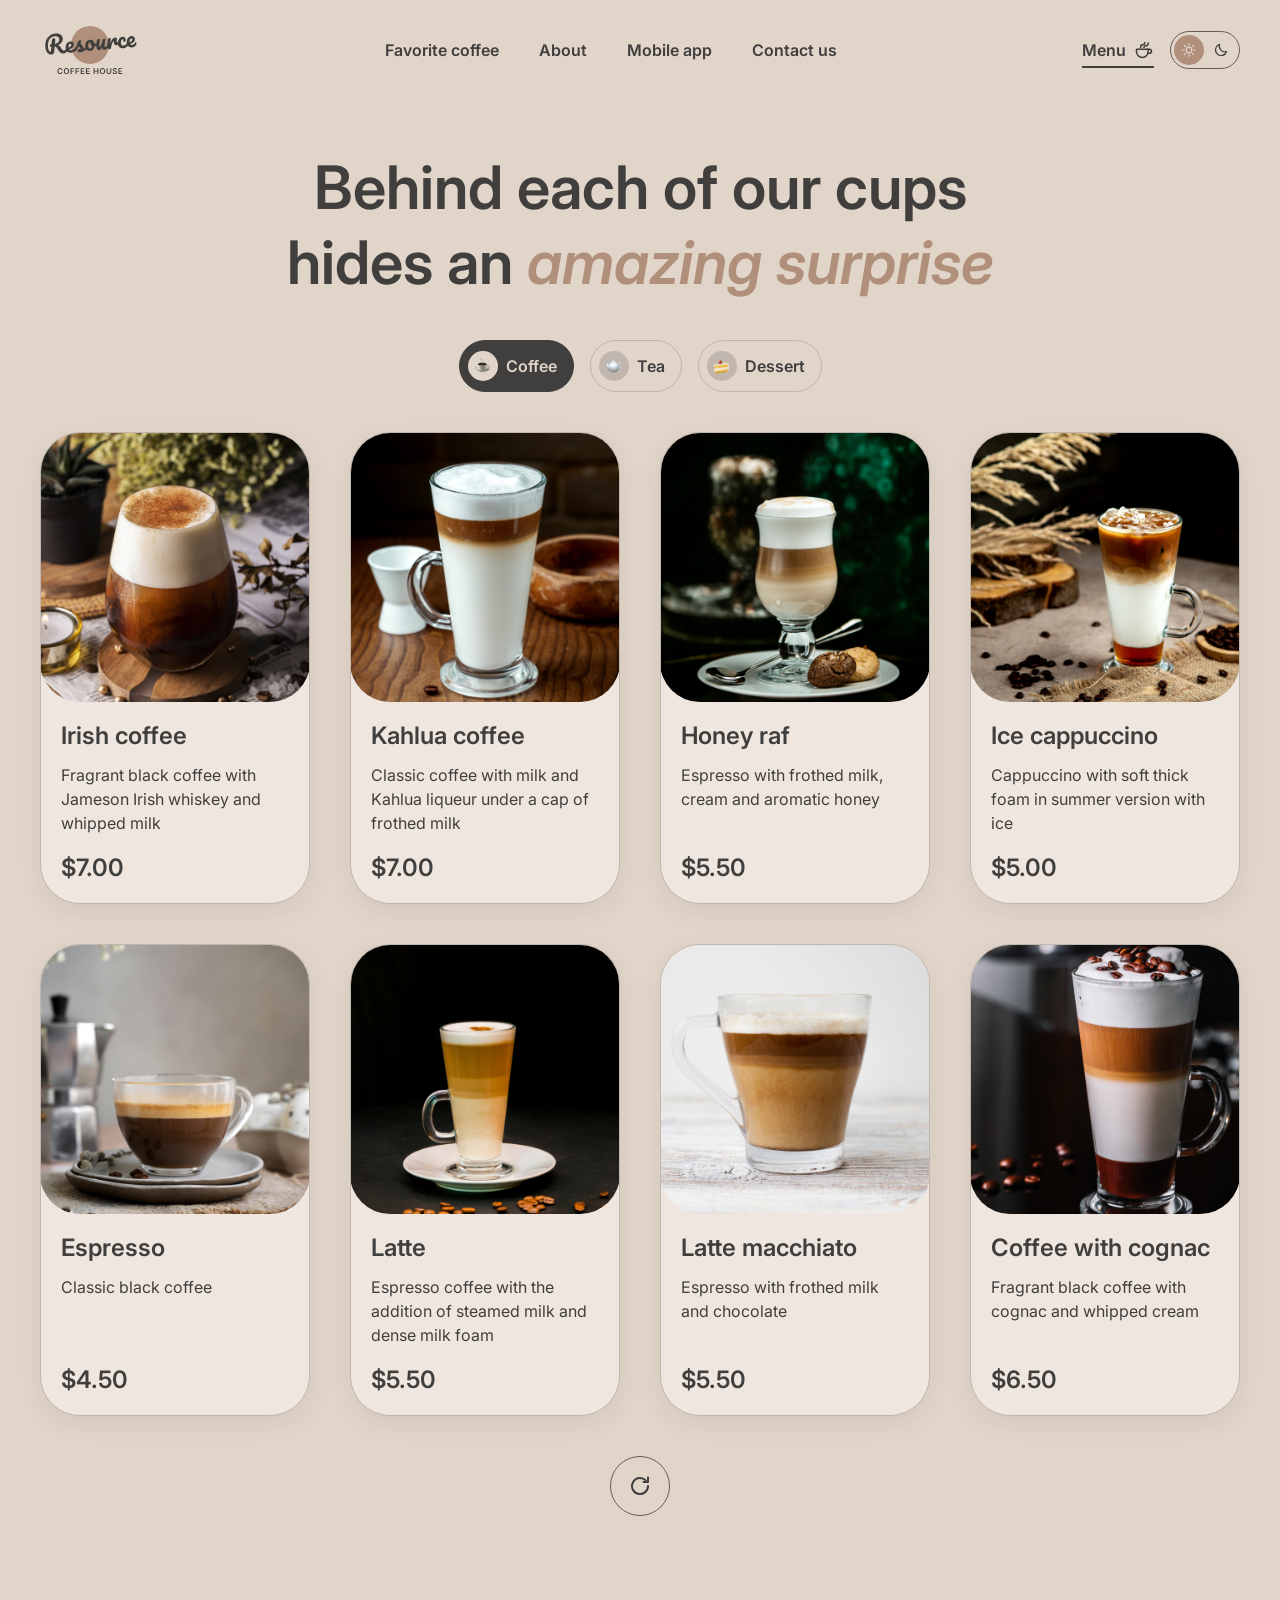
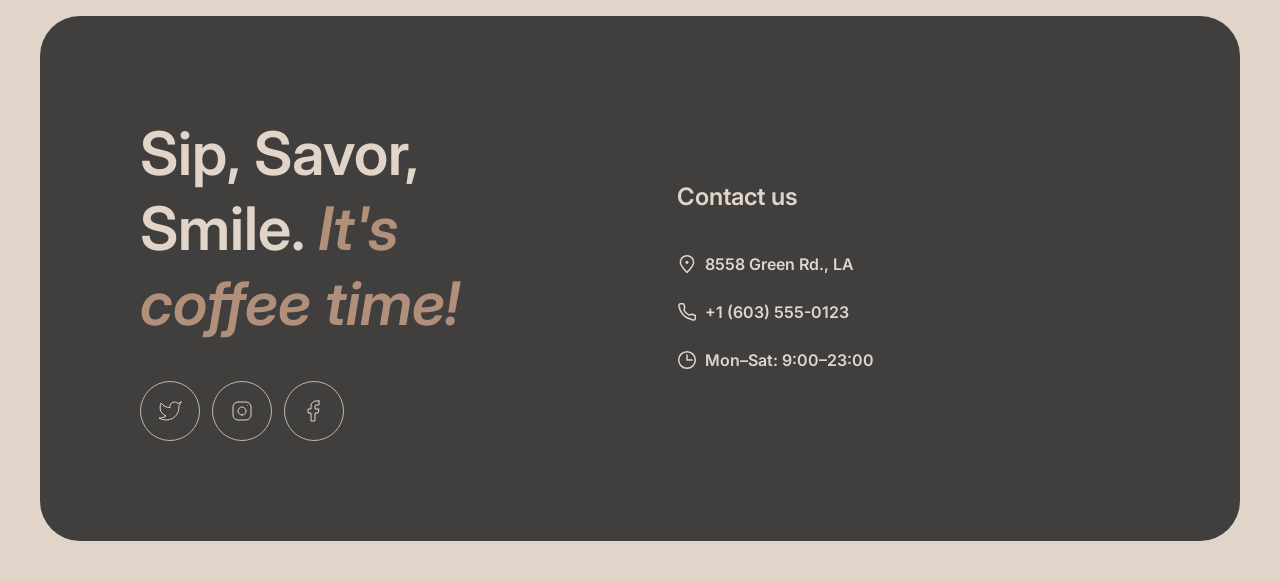
==== commit 5f558650: "feat: replace placeholder images with original mockup assets, update logo and theme switch" ====
--- a/menu.html
+++ b/menu.html
@@ -29,13 +29,7 @@
   <header class="header">
     <div class="container header__inner">
       <a class="logo" href="index.html" aria-label="Coffee House — home page">
-        <svg class="logo__icon" viewBox="0 0 32 32" width="28" height="28" aria-hidden="true">
-          <rect width="32" height="32" rx="8" fill="currentColor" opacity="0.12"/>
-          <path d="M8 12h13v6a5 5 0 0 1-5 5h-3a5 5 0 0 1-5-5v-6z" fill="currentColor"/>
-          <path d="M21 13h2a3 3 0 0 1 0 6h-2" fill="none" stroke="currentColor" stroke-width="1.6"/>
-          <path d="M12 6c0 1.5-1.2 1.7-1.2 3M15.5 6c0 1.5-1.2 1.7-1.2 3M19 6c0 1.5-1.2 1.7-1.2 3" fill="none" stroke="currentColor" stroke-width="1.4" stroke-linecap="round"/>
-        </svg>
-        <span class="logo__text">Coffee House</span>
+        <svg class="logo__img" aria-hidden="true" viewBox="0 0 100 60" fill="none" xmlns="http://www.w3.org/2000/svg"> <path d="M69 25C69 35.4934 60.4934 44 50 44C39.5066 44 31 35.4934 31 25C31 14.5066 39.5066 6 50 6C60.4934 6 69 14.5066 69 25Z" fill="#B0907A"/> <path d="M95.6784 22.2913C95.8856 22.2732 96.0534 22.3548 96.1817 22.5364C96.326 22.7165 96.4127 22.9739 96.442 23.3086C96.4922 23.8824 96.4 24.3884 96.1652 24.8265C95.7789 25.5509 95.2359 26.1365 94.5362 26.5832C93.8524 27.0285 93.0084 27.295 92.0042 27.3829C90.4741 27.5168 89.2469 27.1664 88.3226 26.3318C87.3969 25.4812 86.8658 24.2749 86.7291 22.7129C86.6329 21.6131 86.7748 20.5727 87.1547 19.5919C87.5333 18.5951 88.1046 17.7822 88.8687 17.1532C89.6487 16.5229 90.5568 16.1623 91.5928 16.0717C92.5173 15.9908 93.2829 16.2049 93.8895 16.714C94.4948 17.2071 94.8386 17.9239 94.9209 18.8643C95.0171 19.9641 94.7016 20.9473 93.9743 21.814C93.2617 22.6633 91.9772 23.4021 90.1208 24.0303C90.5675 24.73 91.2451 25.0401 92.1537 24.9606C92.8072 24.9035 93.3279 24.7053 93.7158 24.3662C94.1197 24.0257 94.5692 23.4725 95.0643 22.7064C95.2346 22.4506 95.4393 22.3122 95.6784 22.2913ZM91.3914 18.4503C90.8016 18.5019 90.3295 18.8885 89.9751 19.6102C89.6365 20.3304 89.5098 21.1767 89.5949 22.149L89.5991 22.1968C90.5199 21.8914 91.2318 21.4918 91.7347 20.9981C92.2376 20.5044 92.4632 19.9626 92.4117 19.3729C92.3852 19.0701 92.2766 18.8386 92.0859 18.6786C91.9098 18.5013 91.6783 18.4252 91.3914 18.4503Z" fill="currentColor"/> <path d="M83.2976 28.1446C81.7356 28.2813 80.4779 27.9497 79.5245 27.1497C78.5857 26.3324 78.0529 25.1985 77.926 23.7481C77.813 22.457 77.969 21.303 78.394 20.2861C78.819 19.2692 79.4149 18.4622 80.1818 17.8651C80.9487 17.268 81.7784 16.9304 82.671 16.8523C83.5477 16.7756 84.2481 16.9793 84.7723 17.4635C85.311 17.9303 85.6159 18.5702 85.6871 19.383C85.7456 20.0525 85.6437 20.6316 85.3813 21.1203C85.1348 21.6076 84.7725 21.8722 84.2944 21.9141C83.9915 21.9406 83.7382 21.8904 83.5344 21.7637C83.3465 21.6356 83.2414 21.444 83.2191 21.189C83.2093 21.0774 83.2141 20.9485 83.2334 20.8023C83.2527 20.6561 83.2676 20.5504 83.278 20.4852C83.3367 20.2392 83.357 20.0125 83.3389 19.8053C83.3208 19.5981 83.2511 19.4436 83.1297 19.3418C83.0243 19.2386 82.876 19.1953 82.6847 19.2121C82.3181 19.2441 81.9901 19.4415 81.7006 19.8041C81.4097 20.1508 81.193 20.6114 81.0506 21.186C80.9081 21.7606 80.8661 22.3826 80.9247 23.0521C81.0865 24.901 81.9723 25.7551 83.5821 25.6142C84.2356 25.557 84.9181 25.2805 85.6296 24.7846C86.3556 24.2714 87.0469 23.5444 87.7034 22.6036C87.8752 22.3637 88.0806 22.2333 88.3197 22.2124C88.5269 22.1942 88.6946 22.2759 88.8229 22.4574C88.9672 22.6375 89.054 22.895 89.0832 23.2297C89.1362 23.8354 89.028 24.3427 88.7587 24.7518C88.0904 25.7418 87.2526 26.5378 86.2452 27.1399C85.2524 27.7247 84.2699 28.0596 83.2976 28.1446Z" fill="currentColor"/> <path d="M69.548 29.3476C68.9423 29.4006 68.4841 29.1195 68.1733 28.5042C67.8784 27.8876 67.6696 26.8779 67.5469 25.4753C67.3656 23.4032 67.4882 21.4089 67.9148 19.4924C68.0179 19.0177 68.2197 18.6627 68.5203 18.4276C68.8355 18.1752 69.288 18.0232 69.8778 17.9716C70.1965 17.9437 70.4232 17.964 70.5577 18.0326C70.6921 18.1011 70.7692 18.2469 70.7887 18.4701C70.811 18.7251 70.7416 19.3094 70.5806 20.2229C70.477 20.8744 70.3983 21.4434 70.3445 21.93C70.2907 22.4165 70.2626 23.0132 70.2602 23.7201C70.6663 22.3033 71.1584 21.136 71.7366 20.2181C72.3148 19.3002 72.8987 18.6308 73.4883 18.2098C74.0938 17.7874 74.6595 17.5532 75.1855 17.5072C76.2215 17.4166 76.7849 17.8893 76.8755 18.9253C76.8936 19.1325 76.8658 19.6409 76.7921 20.4504C76.7204 21.0991 76.6915 21.5032 76.7054 21.6626C76.7542 22.2204 76.9779 22.4819 77.3764 22.4471C77.8227 22.408 78.3658 22.0072 79.0057 21.2445C79.1948 21.0191 79.4009 20.8967 79.6241 20.8772C79.8313 20.8591 79.9991 20.9408 80.1274 21.1223C80.2702 21.2864 80.3549 21.5199 80.3814 21.8228C80.433 22.4125 80.314 22.8887 80.0245 23.2513C79.6187 23.7526 79.1275 24.1971 78.5511 24.5848C77.9893 24.9552 77.3736 25.1697 76.7042 25.2282C75.8594 25.3021 75.1951 25.1434 74.7111 24.7521C74.2431 24.3594 73.977 23.7965 73.9129 23.0633C73.892 22.8242 73.895 22.583 73.9219 22.3397C73.9258 22.0182 73.923 21.8016 73.9132 21.69C73.8909 21.435 73.7921 21.3151 73.6167 21.3305C73.3777 21.3514 73.0826 21.6503 72.7315 22.2271C72.395 22.7865 72.0738 23.5213 71.768 24.4314C71.4621 25.3415 71.2322 26.2932 71.0782 27.2864C70.9684 28.0509 70.8058 28.5791 70.5904 28.8709C70.3896 29.1455 70.0421 29.3044 69.548 29.3476Z" fill="currentColor"/> <path d="M59.2452 30.2488C58.5279 30.3116 57.9096 30.0364 57.3902 29.4233C56.8853 28.7929 56.5897 27.9836 56.5032 26.9954C56.3986 25.8 56.3828 24.7012 56.4557 23.699C56.5273 22.6809 56.6975 21.5979 56.9665 20.4501C57.0841 19.958 57.2772 19.5958 57.546 19.3635C57.8148 19.1312 58.26 18.9878 58.8816 18.9334C59.2323 18.9028 59.4762 18.9376 59.6135 19.038C59.7667 19.1371 59.8531 19.2981 59.8726 19.5213C59.8838 19.6488 59.8337 20.0868 59.7226 20.8354C59.6148 21.4391 59.534 21.9842 59.4802 22.4707C59.3078 24.1722 59.246 25.3019 59.2948 25.8598C59.3241 26.1945 59.3849 26.4301 59.4771 26.5666C59.568 26.6871 59.7011 26.7397 59.8764 26.7244C60.1155 26.7035 60.3895 26.4386 60.6983 25.9297C61.023 25.4195 61.3421 24.6608 61.6555 23.6536C61.9849 22.6451 62.2788 21.4148 62.5372 19.9627C62.6229 19.4734 62.7842 19.114 63.0211 18.8845C63.2739 18.6535 63.6633 18.5151 64.1893 18.4691C64.5559 18.437 64.8151 18.4625 64.967 18.5456C65.1174 18.6127 65.203 18.7658 65.224 19.0049C65.2588 19.4034 65.1551 20.5127 64.9128 22.3327C64.645 24.412 64.532 25.6907 64.5739 26.1688C64.6004 26.4717 64.685 26.7052 64.8279 26.8694C64.9693 27.0176 65.1437 27.0827 65.3509 27.0645C65.6697 27.0366 66.0275 26.8126 66.4244 26.3924C66.8358 25.9549 67.3698 25.2657 68.0263 24.3249C68.198 24.0851 68.4035 23.9547 68.6425 23.9337C68.8498 23.9156 69.0175 23.9973 69.1458 24.1788C69.2901 24.3589 69.3768 24.6163 69.4061 24.9511C69.4619 25.5886 69.3537 26.096 69.0815 26.4731C68.4701 27.3779 67.7896 28.1361 67.04 28.7477C66.3064 29.358 65.4375 29.707 64.4334 29.7949C63.6683 29.8618 63.0766 29.6165 62.6585 29.0588C62.2562 28.4997 62.0084 27.6862 61.9149 26.6183C61.7388 27.7259 61.4055 28.5982 60.9152 29.2354C60.4235 29.8566 59.8668 30.1944 59.2452 30.2488Z" fill="currentColor"/> <path d="M57.5606 22.8796C57.7678 22.8614 57.9362 22.9511 58.0659 23.1485C58.1956 23.346 58.2744 23.6041 58.3023 23.9229C58.3692 24.688 58.1779 25.1625 57.7282 25.3463C56.8011 25.7647 55.7659 26.048 54.6225 26.1963C54.4367 27.5616 53.9332 28.6898 53.1117 29.5808C52.2888 30.4559 51.3115 30.9429 50.1799 31.0419C49.2235 31.1256 48.3824 30.9663 47.6566 30.564C46.9467 30.1603 46.383 29.5913 45.9654 28.8569C45.5478 28.1225 45.3 27.309 45.2219 26.4164C45.1159 25.205 45.2529 24.1089 45.6328 23.1281C46.0114 22.1313 46.5841 21.3343 47.351 20.7372C48.1165 20.1242 48.9933 19.7744 49.9816 19.688C51.1929 19.582 52.2022 19.9193 53.0093 20.6999C53.8309 21.4632 54.3592 22.453 54.5941 23.6691C55.339 23.5558 56.2177 23.3183 57.23 22.9567C57.3547 22.9136 57.4649 22.8879 57.5606 22.8796ZM50.1494 28.4908C50.6595 28.4462 51.0797 28.2007 51.41 27.7542C51.7563 27.3063 51.959 26.6863 52.0182 25.8941C51.4948 25.6026 51.0739 25.1977 50.7555 24.6795C50.4531 24.1599 50.2754 23.5972 50.2224 22.9916C50.2001 22.7365 50.2017 22.4794 50.2272 22.2202L50.1076 22.2307C49.4701 22.2864 48.9633 22.644 48.5873 23.3032C48.2259 23.9452 48.094 24.824 48.1916 25.9398C48.2683 26.8164 48.4942 27.4712 48.8694 27.9042C49.2605 28.3357 49.6872 28.5313 50.1494 28.4908Z" fill="currentColor"/> <path d="M40.3093 32.4354C39.4805 32.508 38.8262 32.3725 38.3464 32.029C37.8826 31.6841 37.6298 31.2726 37.5879 30.7944C37.5517 30.38 37.6717 30.0081 37.9481 29.6787C38.2244 29.3494 38.6575 29.1589 39.2472 29.1073C39.4544 29.0892 39.6956 29.0922 39.9708 29.1163C40.2604 29.1231 40.4777 29.1282 40.6226 29.1316C40.5704 28.7185 40.4406 28.3364 40.2332 27.9851C40.0417 27.6325 39.8038 27.3 39.5195 26.9876C39.2338 26.6592 38.9682 26.3773 38.7228 26.1418C38.3109 27.1254 37.8851 27.9497 37.4454 28.6145C37.0216 29.278 36.5472 29.9137 36.0222 30.5218C35.7604 30.8338 35.4701 31.0038 35.1513 31.0316C34.8963 31.054 34.6814 30.9844 34.5067 30.823C34.3306 30.6457 34.2307 30.4216 34.207 30.1506C34.1791 29.8318 34.2648 29.5272 34.4643 29.2367L34.7416 28.827C35.5235 27.6664 36.1068 26.7159 36.4918 25.9756C36.7223 25.4896 36.9874 24.8481 37.2871 24.0509C37.5853 23.2379 37.8735 22.4016 38.1517 21.542C38.3932 20.8142 38.9921 20.4085 39.9484 20.3248C40.3947 20.2858 40.709 20.2984 40.8913 20.3628C41.0736 20.4271 41.1725 20.547 41.1878 20.7223C41.1962 20.8179 41.1775 20.9722 41.1319 21.1849C41.0863 21.3977 41.0167 21.6126 40.9233 21.8296C40.6866 22.4285 40.5857 22.9272 40.6205 23.3257C40.6415 23.5647 40.7442 23.8208 40.9286 24.0937C41.1291 24.3653 41.4235 24.7009 41.8118 25.1006C42.3804 25.7254 42.8131 26.2657 43.11 26.7216C43.4214 27.1601 43.6015 27.6583 43.6503 28.2162C43.6642 28.3756 43.6678 28.6001 43.6611 28.8898C44.4156 28.5187 45.2617 27.6335 46.1993 26.2345C46.371 25.9946 46.5765 25.8642 46.8155 25.8433C47.0227 25.8252 47.1905 25.9069 47.3188 26.0884C47.4631 26.2685 47.5498 26.5259 47.5791 26.8606C47.6321 27.4663 47.5239 27.9737 47.2545 28.3827C46.544 29.4407 45.8382 30.185 45.1371 30.6158C44.4505 31.0292 43.5747 31.2985 42.5095 31.4238C41.9194 32.0215 41.186 32.3587 40.3093 32.4354Z" fill="currentColor"/> <path d="M36.6171 26.7357C36.8243 26.7175 36.9921 26.7992 37.1204 26.9807C37.2646 27.1608 37.3514 27.4183 37.3807 27.753C37.4365 28.3905 37.3283 28.8979 37.0561 29.2751C36.5291 30.0439 35.7502 30.7786 34.7193 31.4791C33.7044 32.1782 32.5833 32.5815 31.3559 32.6888C29.6823 32.8353 28.3436 32.4947 27.3396 31.667C26.3356 30.8394 25.7646 29.6365 25.6266 28.0586C25.5304 26.9588 25.6722 25.9185 26.0522 24.9376C26.4308 23.9408 27.0021 23.1279 27.7662 22.4989C28.5462 21.8686 29.4542 21.508 30.4903 21.4174C31.4147 21.3365 32.1803 21.5506 32.787 22.0597C33.3923 22.5528 33.7361 23.2696 33.8183 24.21C33.9145 25.3098 33.599 26.293 32.8718 27.1597C32.1591 28.009 30.8826 28.7471 29.0422 29.3739C29.5048 30.0722 30.294 30.3726 31.4098 30.275C32.127 30.2122 32.9183 29.894 33.7836 29.3204C34.6634 28.7295 35.4025 27.9983 36.0009 27.1269C36.1726 26.887 36.378 26.7566 36.6171 26.7357ZM30.2888 23.796C29.6991 23.8476 29.227 24.2342 28.8725 24.9559C28.534 25.6761 28.4073 26.5224 28.4923 27.4947L28.4965 27.5425C29.4174 27.2371 30.1293 26.8375 30.6322 26.3438C31.1351 25.8501 31.3607 25.3083 31.3091 24.7186C31.2826 24.4158 31.174 24.1843 30.9834 24.0243C30.8072 23.847 30.5757 23.7709 30.2888 23.796Z" fill="currentColor"/> <path d="M27.6906 27.5167C27.8978 27.4986 28.0656 27.5803 28.1939 27.7618C28.3382 27.9419 28.4249 28.1993 28.4542 28.5341C28.5086 29.1557 28.4004 29.6631 28.1296 30.0561C27.4454 31.0476 26.7351 31.8324 25.9987 32.4108C25.261 32.9733 24.3581 33.3012 23.2902 33.3946C22.2541 33.4853 21.3451 33.2837 20.5631 32.79C19.797 32.2949 19.028 31.3985 18.256 30.1009C17.6351 29.063 17.151 28.3023 16.8035 27.8188C16.4547 27.3193 16.119 26.9712 15.7967 26.7745C15.4903 26.5765 15.1198 26.4724 14.6852 26.4622C14.6508 26.8025 14.5595 27.8705 14.4114 29.6663C14.3537 30.4744 14.3165 30.9675 14.3 31.1456C14.2256 32.1319 13.9724 32.9089 13.5402 33.4767C13.1067 34.0286 12.4038 34.3471 11.4315 34.4321C10.3636 34.5256 9.38799 34.2977 8.50477 33.7486C7.63609 33.1822 6.9298 32.3606 6.38589 31.2839C5.84059 30.1913 5.50518 28.9277 5.37968 27.4932C5.1454 24.8154 5.40544 22.4638 6.15978 20.4383C6.93006 18.4115 8.10738 16.8148 9.69174 15.6483C11.2906 14.4644 13.1899 13.7763 15.3895 13.5838C16.9196 13.45 18.223 13.5688 19.2994 13.9404C20.3759 14.312 21.1968 14.8826 21.762 15.6523C22.3432 16.4206 22.6784 17.3148 22.7676 18.3349C22.8457 19.2275 22.7073 20.1229 22.3522 21.0213C22.0117 21.9023 21.4476 22.7066 20.66 23.434C19.8724 24.1614 18.8869 24.7375 17.7034 25.1622C18.4866 25.3025 19.1057 25.5856 19.5605 26.0116C20.0154 26.4376 20.4891 27.0787 20.9816 27.9351C21.5115 28.8524 22.0112 29.5153 22.4806 29.924C22.966 30.3312 23.4955 30.5098 24.0693 30.4596C24.5794 30.4149 25.0509 30.205 25.4838 29.8299C25.9154 29.4388 26.4456 28.7981 27.0744 27.9079C27.2461 27.6681 27.4515 27.5377 27.6906 27.5167ZM11.3837 26.727C10.8418 26.7744 10.4561 26.6797 10.2266 26.4428C10.013 26.2045 9.89225 25.9259 9.86436 25.6071C9.8309 25.2246 9.92394 24.9113 10.1435 24.6672C10.379 24.4218 10.6562 24.2851 10.9749 24.2572L11.5727 24.2049C11.691 22.6206 11.8123 21.2528 11.9364 20.1016C12.053 19.0474 12.6771 18.4708 13.8088 18.3718C14.7173 18.2923 15.2071 18.659 15.2782 19.4719C15.2936 19.6473 15.2975 19.7835 15.2899 19.8805L14.9199 23.9121C15.7764 23.789 16.5393 23.5134 17.2085 23.0855C17.8937 22.6561 18.4149 22.0966 18.7722 21.4068C19.1454 20.7156 19.2957 19.9556 19.2232 19.1268C19.1353 18.1226 18.7236 17.3636 17.988 16.8498C17.2524 16.3359 16.2232 16.1369 14.9002 16.2526C13.3382 16.3893 12.0016 16.8997 10.8904 17.7839C9.79381 18.6508 8.98568 19.8779 8.46605 21.4653C7.94503 23.0366 7.78003 24.9142 7.97108 27.0978C8.06033 28.1179 8.24063 28.9855 8.51198 29.7006C8.78334 30.4157 9.08648 30.9432 9.42139 31.2834C9.75631 31.6235 10.0592 31.7817 10.3302 31.7579C10.5374 31.7398 10.6957 31.6216 10.8051 31.4032C10.9304 31.1834 11.0127 30.839 11.052 30.3698L11.3837 26.727Z" fill="currentColor"/> <path d="M78.4033 54.0001V48.1819H82.1874V49.0654H79.4573V50.645H81.9914V51.5285H79.4573V53.1165H82.2101V54.0001H78.4033Z" fill="currentColor"/> <path d="M75.9698 49.7813C75.9433 49.5332 75.8316 49.34 75.6346 49.2017C75.4395 49.0635 75.1857 48.9943 74.8732 48.9943C74.6535 48.9943 74.4651 49.0275 74.3079 49.0938C74.1507 49.1601 74.0304 49.25 73.9471 49.3637C73.8638 49.4773 73.8211 49.607 73.8192 49.7529C73.8192 49.8741 73.8467 49.9792 73.9016 50.0682C73.9585 50.1572 74.0352 50.233 74.1317 50.2955C74.2283 50.3561 74.3353 50.4072 74.4528 50.4489C74.5702 50.4906 74.6886 50.5256 74.8079 50.554L75.3533 50.6904C75.573 50.7415 75.7842 50.8106 75.9869 50.8977C76.1914 50.9849 76.3742 51.0947 76.5352 51.2273C76.698 51.3599 76.8268 51.5199 76.9215 51.7074C77.0162 51.8949 77.0636 52.1146 77.0636 52.3665C77.0636 52.7074 76.9764 53.0076 76.8022 53.2671C76.628 53.5246 76.3761 53.7263 76.0465 53.8722C75.7189 54.0161 75.3221 54.0881 74.8562 54.0881C74.4035 54.0881 74.0105 54.018 73.6772 53.8779C73.3458 53.7377 73.0863 53.5332 72.8988 53.2642C72.7132 52.9953 72.6128 52.6676 72.5977 52.2813H73.6346C73.6497 52.4839 73.7122 52.6525 73.8221 52.787C73.9319 52.9214 74.0749 53.0218 74.2511 53.0881C74.4291 53.1544 74.628 53.1875 74.8477 53.1875C75.0768 53.1875 75.2776 53.1534 75.4499 53.0852C75.6242 53.0152 75.7605 52.9186 75.859 52.7955C75.9575 52.6705 76.0077 52.5246 76.0096 52.358C76.0077 52.2065 75.9632 52.0815 75.8761 51.983C75.7889 51.8826 75.6668 51.7993 75.5096 51.733C75.3543 51.6648 75.1725 51.6042 74.9641 51.5512L74.3022 51.3807C73.823 51.2576 73.4442 51.071 73.1658 50.821C72.8893 50.5692 72.7511 50.2349 72.7511 49.8182C72.7511 49.4754 72.8439 49.1752 73.0295 48.9176C73.217 48.6601 73.4717 48.4602 73.7937 48.3182C74.1156 48.1743 74.4802 48.1023 74.8874 48.1023C75.3003 48.1023 75.6621 48.1743 75.9727 48.3182C76.2852 48.4602 76.5304 48.6582 76.7085 48.912C76.8865 49.1638 76.9783 49.4536 76.984 49.7813H75.9698Z" fill="currentColor"/> <path d="M70.2086 48.1819H71.2626V51.983C71.2626 52.3997 71.1641 52.7662 70.9672 53.0825C70.7721 53.3987 70.4975 53.6459 70.1433 53.8239C69.7891 54.0001 69.3753 54.0881 68.9018 54.0881C68.4264 54.0881 68.0117 54.0001 67.6575 53.8239C67.3033 53.6459 67.0287 53.3987 66.8336 53.0825C66.6386 52.7662 66.541 52.3997 66.541 51.983V48.1819H67.595V51.895C67.595 52.1374 67.648 52.3533 67.7541 52.5427C67.862 52.7321 68.0136 52.8807 68.2086 52.9887C68.4037 53.0948 68.6348 53.1478 68.9018 53.1478C69.1689 53.1478 69.3999 53.0948 69.595 52.9887C69.792 52.8807 69.9435 52.7321 70.0495 52.5427C70.1556 52.3533 70.2086 52.1374 70.2086 51.895V48.1819Z" fill="currentColor"/> <path d="M65.1444 51.0909C65.1444 51.7178 65.027 52.2548 64.7922 52.7017C64.5592 53.1468 64.241 53.4877 63.8376 53.7245C63.4361 53.9612 62.9806 54.0796 62.4711 54.0796C61.9617 54.0796 61.5052 53.9612 61.1018 53.7245C60.7003 53.4858 60.3821 53.144 60.1473 52.6989C59.9143 52.2519 59.7979 51.7159 59.7979 51.0909C59.7979 50.464 59.9143 49.9281 60.1473 49.483C60.3821 49.036 60.7003 48.6942 61.1018 48.4574C61.5052 48.2207 61.9617 48.1023 62.4711 48.1023C62.9806 48.1023 63.4361 48.2207 63.8376 48.4574C64.241 48.6942 64.5592 49.036 64.7922 49.483C65.027 49.9281 65.1444 50.464 65.1444 51.0909ZM64.0848 51.0909C64.0848 50.6496 64.0157 50.2775 63.8774 49.9745C63.741 49.6695 63.5516 49.4394 63.3092 49.2841C63.0668 49.1269 62.7874 49.0483 62.4711 49.0483C62.1549 49.0483 61.8755 49.1269 61.6331 49.2841C61.3907 49.4394 61.2003 49.6695 61.0621 49.9745C60.9257 50.2775 60.8575 50.6496 60.8575 51.0909C60.8575 51.5322 60.9257 51.9053 61.0621 52.2102C61.2003 52.5133 61.3907 52.7434 61.6331 52.9006C61.8755 53.0559 62.1549 53.1335 62.4711 53.1335C62.7874 53.1335 63.0668 53.0559 63.3092 52.9006C63.5516 52.7434 63.741 52.5133 63.8774 52.2102C64.0157 51.9053 64.0848 51.5322 64.0848 51.0909Z" fill="currentColor"/> <path d="M53.5918 54.0001V48.1819H54.6458V50.645H57.3418V48.1819H58.3986V54.0001H57.3418V51.5285H54.6458V54.0001H53.5918Z" fill="currentColor"/> <path d="M45.9482 54.0001V48.1819H49.7323V49.0654H47.0022V50.645H49.5363V51.5285H47.0022V53.1165H49.7551V54.0001H45.9482Z" fill="currentColor"/> <path d="M40.6895 54.0001V48.1819H44.4735V49.0654H41.7434V50.645H44.2775V51.5285H41.7434V53.1165H44.4963V54.0001H40.6895Z" fill="currentColor"/> <path d="M35.6016 54.0001V48.1819H39.3288V49.0654H36.6555V50.645H39.0732V51.5285H36.6555V54.0001H35.6016Z" fill="currentColor"/> <path d="M30.5137 54.0001V48.1819H34.2409V49.0654H31.5676V50.645H33.9853V51.5285H31.5676V54.0001H30.5137Z" fill="currentColor"/> <path d="M29.1181 51.0909C29.1181 51.7178 29.0007 52.2548 28.7658 52.7017C28.5328 53.1468 28.2147 53.4877 27.8113 53.7245C27.4097 53.9612 26.9542 54.0796 26.4448 54.0796C25.9353 54.0796 25.4789 53.9612 25.0755 53.7245C24.6739 53.4858 24.3558 53.144 24.1209 52.6989C23.888 52.2519 23.7715 51.7159 23.7715 51.0909C23.7715 50.464 23.888 49.9281 24.1209 49.483C24.3558 49.036 24.6739 48.6942 25.0755 48.4574C25.4789 48.2207 25.9353 48.1023 26.4448 48.1023C26.9542 48.1023 27.4097 48.2207 27.8113 48.4574C28.2147 48.6942 28.5328 49.036 28.7658 49.483C29.0007 49.9281 29.1181 50.464 29.1181 51.0909ZM28.0584 51.0909C28.0584 50.6496 27.9893 50.2775 27.851 49.9745C27.7147 49.6695 27.5253 49.4394 27.2828 49.2841C27.0404 49.1269 26.7611 49.0483 26.4448 49.0483C26.1285 49.0483 25.8491 49.1269 25.6067 49.2841C25.3643 49.4394 25.1739 49.6695 25.0357 49.9745C24.8993 50.2775 24.8311 50.6496 24.8311 51.0909C24.8311 51.5322 24.8993 51.9053 25.0357 52.2102C25.1739 52.5133 25.3643 52.7434 25.6067 52.9006C25.8491 53.0559 26.1285 53.1335 26.4448 53.1335C26.7611 53.1335 27.0404 53.0559 27.2828 52.9006C27.5253 52.7434 27.7147 52.5133 27.851 52.2102C27.9893 51.9053 28.0584 51.5322 28.0584 51.0909Z" fill="currentColor"/> <path d="M22.5536 50.1449H21.4911C21.4608 49.9707 21.4049 49.8163 21.3235 49.6818C21.2421 49.5455 21.1407 49.4299 21.0195 49.3352C20.8983 49.2406 20.7601 49.1695 20.6048 49.1222C20.4513 49.0729 20.2856 49.0483 20.1076 49.0483C19.7913 49.0483 19.511 49.1279 19.2667 49.287C19.0224 49.4442 18.8311 49.6752 18.6928 49.9801C18.5546 50.2832 18.4854 50.6534 18.4854 51.0909C18.4854 51.536 18.5546 51.911 18.6928 52.2159C18.833 52.519 19.0243 52.7481 19.2667 52.9034C19.511 53.0568 19.7904 53.1335 20.1048 53.1335C20.279 53.1335 20.4419 53.1108 20.5934 53.0654C20.7468 53.018 20.8841 52.9489 21.0053 52.858C21.1284 52.7671 21.2317 52.6553 21.315 52.5227C21.4002 52.3902 21.4589 52.2387 21.4911 52.0682L22.5536 52.0739C22.5138 52.3504 22.4277 52.6099 22.2951 52.8523C22.1644 53.0947 21.993 53.3087 21.7809 53.4943C21.5688 53.6781 21.3207 53.822 21.0366 53.9262C20.7525 54.0284 20.4371 54.0796 20.0906 54.0796C19.5792 54.0796 19.1228 53.9612 18.7212 53.7245C18.3197 53.4877 18.0034 53.1459 17.7724 52.6989C17.5413 52.2519 17.4258 51.7159 17.4258 51.0909C17.4258 50.464 17.5423 49.9281 17.7752 49.483C18.0082 49.036 18.3254 48.6942 18.7269 48.4574C19.1284 48.2207 19.583 48.1023 20.0906 48.1023C20.4144 48.1023 20.7156 48.1477 20.994 48.2387C21.2724 48.3296 21.5205 48.4631 21.7383 48.6392C21.9561 48.8135 22.1351 49.0275 22.2752 49.2813C22.4173 49.5332 22.5101 49.821 22.5536 50.1449Z" fill="currentColor"/> </svg>
       </a>
 
       <nav class="nav" aria-label="Main navigation">
@@ -51,20 +45,25 @@
         <a class="menu-link menu-link--active" href="menu.html" aria-current="page">
           <span>Menu</span>
           <svg class="menu-link__icon" viewBox="0 0 20 20" width="20" height="20" aria-hidden="true">
-            <path d="M4 8h10v4.5A3.5 3.5 0 0 1 10.5 16h-3A3.5 3.5 0 0 1 4 12.5V8z" fill="none" stroke="currentColor" stroke-width="1.5"/>
-            <path d="M14 9h1.4a2.1 2.1 0 0 1 0 4.2H14" fill="none" stroke="currentColor" stroke-width="1.5"/>
-            <path d="M7 4.5c0 .9-.8 1.1-.8 2M10 4.5c0 .9-.8 1.1-.8 2" fill="none" stroke="currentColor" stroke-width="1.3" stroke-linecap="round"/>
+            <path d="M14.167 9.76667V11.6667C14.167 14.8883 11.5553 17.5 8.33366 17.5C5.112 17.5 2.50033 14.8883 2.50033 11.6667V9.76667C2.50033 9.4353 2.76896 9.16667 3.10033 9.16667H13.567C13.8984 9.16667 14.167 9.4353 14.167 9.76667Z" fill="none" stroke="currentColor" stroke-width="1.5" stroke-linecap="round" stroke-linejoin="round"/>
+            <path d="M10.0003 7.50008C10.0003 6.66675 10.5956 5.83341 11.786 5.83341C13.101 5.83341 14.167 4.76743 14.167 3.45246V2.91675" fill="none" stroke="currentColor" stroke-width="1.5" stroke-linecap="round" stroke-linejoin="round"/>
+            <path d="M6.66634 7.5V7.08333C6.66634 5.70262 7.78563 4.58333 9.16634 4.58333C10.0868 4.58333 10.833 3.83714 10.833 2.91667V2.5" fill="none" stroke="currentColor" stroke-width="1.5" stroke-linecap="round" stroke-linejoin="round"/>
+            <path d="M13.333 9.16675H15.4163C16.5669 9.16675 17.4997 10.0995 17.4997 11.2501C17.4997 12.4007 16.5669 13.3334 15.4163 13.3334H14.1663" fill="none" stroke="currentColor" stroke-width="1.5" stroke-linecap="round" stroke-linejoin="round"/>
           </svg>
         </a>
 
         <button class="theme-toggle" type="button" data-theme-toggle aria-label="Switch to dark theme" aria-pressed="false">
-          <svg class="theme-toggle__icon theme-toggle__icon--sun" viewBox="0 0 24 24" width="22" height="22" aria-hidden="true">
-            <circle cx="12" cy="12" r="4.2" fill="none" stroke="currentColor" stroke-width="1.8"/>
-            <path d="M12 2.5v2.4M12 19.1v2.4M2.5 12h2.4M19.1 12h2.4M5 5l1.7 1.7M17.3 17.3 19 19M19 5l-1.7 1.7M6.7 17.3 5 19" stroke="currentColor" stroke-width="1.8" stroke-linecap="round"/>
-          </svg>
-          <svg class="theme-toggle__icon theme-toggle__icon--moon" viewBox="0 0 24 24" width="22" height="22" aria-hidden="true">
-            <path d="M20.4 14.2A8.5 8.5 0 0 1 9.8 3.6a8.5 8.5 0 1 0 10.6 10.6z" fill="none" stroke="currentColor" stroke-width="1.8" stroke-linejoin="round"/>
-          </svg>
+          <span class="theme-toggle__option theme-toggle__option--sun">
+            <svg viewBox="0 0 24 24" width="16" height="16" aria-hidden="true">
+              <circle cx="12" cy="12" r="4.2" fill="none" stroke="currentColor" stroke-width="1.8"/>
+              <path d="M12 2.5v2.4M12 19.1v2.4M2.5 12h2.4M19.1 12h2.4M5 5l1.7 1.7M17.3 17.3 19 19M19 5l-1.7 1.7M6.7 17.3 5 19" stroke="currentColor" stroke-width="1.8" stroke-linecap="round"/>
+            </svg>
+          </span>
+          <span class="theme-toggle__option theme-toggle__option--moon">
+            <svg viewBox="0 0 24 24" width="16" height="16" aria-hidden="true">
+              <path d="M20.4 14.2A8.5 8.5 0 0 1 9.8 3.6a8.5 8.5 0 1 0 10.6 10.6z" fill="none" stroke="currentColor" stroke-width="1.8" stroke-linejoin="round"/>
+            </svg>
+          </span>
         </button>
 
         <button class="burger" type="button" aria-label="Open menu" aria-expanded="false">
@@ -82,32 +81,15 @@
 
         <div class="menu__tabs" aria-label="Menu categories">
           <button class="tab tab--active" type="button" aria-pressed="true" data-category="coffee">
-            <span class="tab__icon">
-              <svg viewBox="0 0 20 20" width="16" height="16" aria-hidden="true">
-                <path d="M3 7h11v5a4 4 0 0 1-4 4H7a4 4 0 0 1-4-4V7z" fill="none" stroke="currentColor" stroke-width="1.5"/>
-                <path d="M14 8h1.4a2.1 2.1 0 0 1 0 4.2H14" fill="none" stroke="currentColor" stroke-width="1.5"/>
-                <path d="M6.5 3.5c0 .9-.8 1.1-.8 2M9.5 3.5c0 .9-.8 1.1-.8 2" fill="none" stroke="currentColor" stroke-width="1.3" stroke-linecap="round"/>
-              </svg>
-            </span>
+            <span class="tab__icon"><img src="assets/icons/coffee-tab-icon.png" alt="" width="17" height="17"></span>
             <span class="tab__label">Coffee</span>
           </button>
           <button class="tab" type="button" aria-pressed="false" data-category="tea">
-            <span class="tab__icon">
-              <svg viewBox="0 0 20 20" width="16" height="16" aria-hidden="true">
-                <path d="M4 8.5h9V13a3.5 3.5 0 0 1-3.5 3.5h-2A3.5 3.5 0 0 1 4 13V8.5z" fill="none" stroke="currentColor" stroke-width="1.5"/>
-                <path d="M13 9.5h1.2a1.9 1.9 0 0 1 0 3.8H13" fill="none" stroke="currentColor" stroke-width="1.5"/>
-                <path d="M8.5 3v2.5M6 5.5l1-1M11 5.5l-1-1" fill="none" stroke="currentColor" stroke-width="1.3" stroke-linecap="round"/>
-              </svg>
-            </span>
+            <span class="tab__icon"><img src="assets/icons/tea-tab-icon.png" alt="" width="17" height="17"></span>
             <span class="tab__label">Tea</span>
           </button>
           <button class="tab" type="button" aria-pressed="false" data-category="dessert">
-            <span class="tab__icon">
-              <svg viewBox="0 0 20 20" width="16" height="16" aria-hidden="true">
-                <path d="M10 3c.8 1.6 2.4 2.6 2.4 4.4a2.4 2.4 0 0 1-4.8 0C7.6 5.6 9.2 4.6 10 3z" fill="none" stroke="currentColor" stroke-width="1.4" stroke-linejoin="round"/>
-                <path d="M4.5 11.5h11l-1.2 4.7a1.5 1.5 0 0 1-1.4 1.1H7.1a1.5 1.5 0 0 1-1.4-1.1l-1.2-4.7z" fill="none" stroke="currentColor" stroke-width="1.4" stroke-linejoin="round"/>
-              </svg>
-            </span>
+            <span class="tab__icon"><img src="assets/icons/dessert-tab-icon.png" alt="" width="17" height="17"></span>
             <span class="tab__label">Dessert</span>
           </button>
         </div>
@@ -150,7 +132,7 @@
             <div class="card__image"><img src="assets/img/coffee-5.jpg" alt="Espresso" loading="lazy"></div>
             <div class="card__body">
               <h3 class="card__name">Espresso</h3>
-              <p class="card__description">Classic black coffee brewed under high pressure</p>
+              <p class="card__description">Classic black coffee</p>
               <p class="card__price">$4.50</p>
             </div>
           </li>
@@ -208,7 +190,7 @@
             <div class="card__image"><img src="assets/img/tea-4.jpg" alt="Sea buckthorn tea" loading="lazy"></div>
             <div class="card__body">
               <h3 class="card__name">Sea buckthorn</h3>
-              <p class="card__description">Toning sweet drink with sea buckthorn, fresh thyme and cinnamon</p>
+              <p class="card__description">Toning sweet black tea with sea buckthorn, fresh thyme and cinnamon</p>
               <p class="card__price">$5.50</p>
             </div>
           </li>
@@ -233,7 +215,7 @@
           <li class="card" data-category="dessert" hidden>
             <div class="card__image"><img src="assets/img/dessert-3.jpg" alt="Cheesecake" loading="lazy"></div>
             <div class="card__body">
-              <h3 class="card__name">Cheesecake</h3>
+              <h3 class="card__name">Cheesecakes</h3>
               <p class="card__description">Soft cottage cheese pancakes with sour cream and fresh berries and sprinkled with powdered sugar</p>
               <p class="card__price">$4.50</p>
             </div>
@@ -244,6 +226,38 @@
               <h3 class="card__name">Creme brulee</h3>
               <p class="card__description">Delicate creamy dessert in a caramel basket with wild berries</p>
               <p class="card__price">$4.00</p>
+            </div>
+          </li>
+          <li class="card" data-category="dessert" hidden>
+            <div class="card__image"><img src="assets/img/dessert-5.jpg" alt="Pancakes" loading="lazy"></div>
+            <div class="card__body">
+              <h3 class="card__name">Pancakes</h3>
+              <p class="card__description">Tender pancakes with strawberry jam and fresh strawberries</p>
+              <p class="card__price">$4.50</p>
+            </div>
+          </li>
+          <li class="card" data-category="dessert" hidden>
+            <div class="card__image"><img src="assets/img/dessert-6.jpg" alt="Honey cake" loading="lazy"></div>
+            <div class="card__body">
+              <h3 class="card__name">Honey cake</h3>
+              <p class="card__description">Classic honey cake with delicate custard</p>
+              <p class="card__price">$4.50</p>
+            </div>
+          </li>
+          <li class="card" data-category="dessert" hidden>
+            <div class="card__image"><img src="assets/img/dessert-7.jpg" alt="Chocolate cake" loading="lazy"></div>
+            <div class="card__body">
+              <h3 class="card__name">Chocolate cake</h3>
+              <p class="card__description">Cake with hot chocolate filling and nuts with dried apricots</p>
+              <p class="card__price">$5.50</p>
+            </div>
+          </li>
+          <li class="card" data-category="dessert" hidden>
+            <div class="card__image"><img src="assets/img/dessert-8.jpg" alt="Black forest" loading="lazy"></div>
+            <div class="card__body">
+              <h3 class="card__name">Black forest</h3>
+              <p class="card__description">A combination of thin sponge cake with cherry jam and light cottage cheese cream</p>
+              <p class="card__price">$6.50</p>
             </div>
           </li>
         </ul>
@@ -266,23 +280,23 @@
             <li>
               <a class="social" href="https://x.com" target="_blank" rel="noopener noreferrer" aria-label="Coffee House on X (Twitter)">
                 <svg viewBox="0 0 24 24" width="24" height="24" aria-hidden="true">
-                  <path d="M17.7 3H21l-7.3 8.3L22.2 21h-6.7l-5.2-6.3L4.4 21H1l7.8-8.9L1.8 3h6.9l4.7 5.7L17.7 3zm-1.2 16h1.9L7.1 4.9H5L16.5 19z" fill="currentColor"/>
+                  <path d="M23 3.01006C23 3.01006 20.9821 4.20217 19.86 4.54006C19.2577 3.84757 18.4573 3.35675 17.567 3.13398C16.6767 2.91122 15.7395 2.96725 14.8821 3.29451C14.0247 3.62177 13.2884 4.20446 12.773 4.96377C12.2575 5.72309 11.9877 6.62239 12 7.54006V8.54006C10.2426 8.58562 8.50127 8.19587 6.93101 7.4055C5.36074 6.61513 4.01032 5.44869 3 4.01006C3 4.01006 -1 13.0101 8 17.0101C5.94053 18.408 3.48716 19.109 1 19.0101C10 24.0101 21 19.0101 21 7.51006C20.9991 7.23151 20.9723 6.95365 20.92 6.68006C21.9406 5.67355 23 3.01006 23 3.01006Z" fill="none" stroke="currentColor" stroke-linecap="round" stroke-linejoin="round"/>
                 </svg>
               </a>
             </li>
             <li>
               <a class="social" href="https://www.instagram.com" target="_blank" rel="noopener noreferrer" aria-label="Coffee House on Instagram">
                 <svg viewBox="0 0 24 24" width="24" height="24" aria-hidden="true">
-                  <rect x="3" y="3" width="18" height="18" rx="5" fill="none" stroke="currentColor" stroke-width="1.8"/>
-                  <circle cx="12" cy="12" r="4" fill="none" stroke="currentColor" stroke-width="1.8"/>
-                  <circle cx="17.2" cy="6.8" r="1.2" fill="currentColor"/>
+                  <path d="M12 16C14.2091 16 16 14.2091 16 12C16 9.79086 14.2091 8 12 8C9.79086 8 8 9.79086 8 12C8 14.2091 9.79086 16 12 16Z" fill="none" stroke="currentColor" stroke-linecap="round" stroke-linejoin="round"/>
+                  <path d="M3 16V8C3 5.23858 5.23858 3 8 3H16C18.7614 3 21 5.23858 21 8V16C21 18.7614 18.7614 21 16 21H8C5.23858 21 3 18.7614 3 16Z" fill="none" stroke="currentColor"/>
+                  <path d="M17.5 6.51L17.51 6.49889" fill="none" stroke="currentColor" stroke-linecap="round" stroke-linejoin="round"/>
                 </svg>
               </a>
             </li>
             <li>
               <a class="social" href="https://www.facebook.com" target="_blank" rel="noopener noreferrer" aria-label="Coffee House on Facebook">
                 <svg viewBox="0 0 24 24" width="24" height="24" aria-hidden="true">
-                  <path d="M13.5 21v-7h2.6l.5-3.2h-3.1V8.7c0-.9.3-1.6 1.7-1.6h1.5V4.2c-.3 0-1.2-.1-2.3-.1-2.3 0-3.9 1.4-3.9 4v2.7H7.8V14h2.7v7h3z" fill="currentColor"/>
+                  <path d="M17 2H14C12.6739 2 11.4021 2.52678 10.4645 3.46447C9.52678 4.40215 9 5.67392 9 7V10H6V14H9V22H13V14H16L17 10H13V7C13 6.73478 13.1054 6.48043 13.2929 6.29289C13.4804 6.10536 13.7348 6 14 6H17V2Z" fill="none" stroke="currentColor" stroke-linecap="round" stroke-linejoin="round"/>
                 </svg>
               </a>
             </li>
@@ -294,28 +308,28 @@
           <ul class="footer__contacts">
             <li>
               <a class="footer__contact" href="https://maps.google.com/?q=8558+Pecan+St.,+Pittsburgh,+PA+15217" target="_blank" rel="noopener noreferrer">
-                <svg viewBox="0 0 24 24" width="20" height="20" aria-hidden="true">
-                  <path d="M12 21s-7-5.5-7-11a7 7 0 0 1 14 0c0 5.5-7 11-7 11z" fill="none" stroke="currentColor" stroke-width="1.8"/>
-                  <circle cx="12" cy="10" r="2.6" fill="none" stroke="currentColor" stroke-width="1.8"/>
+                <svg viewBox="0 0 20 20" width="20" height="20" aria-hidden="true">
+                  <path d="M16.6663 8.33329C16.6663 12.0152 9.99967 18.3333 9.99967 18.3333C9.99967 18.3333 3.33301 12.0152 3.33301 8.33329C3.33301 4.65139 6.31778 1.66663 9.99967 1.66663C13.6816 1.66663 16.6663 4.65139 16.6663 8.33329Z" fill="none" stroke="currentColor" stroke-width="1.5"/>
+                  <path d="M10.0003 9.16667C10.4606 9.16667 10.8337 8.79357 10.8337 8.33333C10.8337 7.8731 10.4606 7.5 10.0003 7.5C9.54009 7.5 9.16699 7.8731 9.16699 8.33333C9.16699 8.79357 9.54009 9.16667 10.0003 9.16667Z" fill="currentColor" stroke="currentColor" stroke-width="1.5" stroke-linecap="round" stroke-linejoin="round"/>
                 </svg>
                 <span>8558 Green Rd., LA</span>
               </a>
             </li>
             <li>
               <a class="footer__contact" href="tel:+16035550123">
-                <svg viewBox="0 0 24 24" width="20" height="20" aria-hidden="true">
-                  <path d="M6.6 3.5c.6-.2 1.3.1 1.6.7l1.5 2.8c.3.6.2 1.3-.3 1.8l-1.2 1.1c.9 1.9 2.4 3.4 4.3 4.3l1.1-1.2c.5-.5 1.2-.6 1.8-.3l2.8 1.5c.6.3.9 1 .7 1.6l-.6 2.1c-.2.7-.8 1.1-1.5 1.1C9.7 19 5 14.3 5 7.1c0-.7.4-1.3 1.1-1.5l.5-.2z" fill="none" stroke="currentColor" stroke-width="1.6" stroke-linejoin="round"/>
+                <svg viewBox="0 0 20 20" width="20" height="20" aria-hidden="true">
+                  <path d="M15.0984 12.2516L11.6665 12.9166C9.34845 11.7531 7.91654 10.4166 7.08321 8.33329L7.72483 4.89154L6.51197 1.66663L3.72946 1.66663C2.60191 1.66663 1.71466 2.59958 1.90108 3.71161C2.29888 6.08454 3.37231 10.0391 6.24987 12.9166C9.27338 15.9401 13.5661 17.3318 16.1378 17.9288C17.299 18.1983 18.3332 17.2908 18.3332 16.0988L18.3332 13.4843L15.0984 12.2516Z" fill="none" stroke="currentColor" stroke-width="1.5" stroke-linecap="round" stroke-linejoin="round"/>
                 </svg>
                 <span>+1 (603) 555-0123</span>
               </a>
             </li>
             <li>
               <span class="footer__contact footer__contact--static">
-                <svg viewBox="0 0 24 24" width="20" height="20" aria-hidden="true">
-                  <circle cx="12" cy="12" r="8.5" fill="none" stroke="currentColor" stroke-width="1.8"/>
-                  <path d="M12 7.5V12l3 2" fill="none" stroke="currentColor" stroke-width="1.8" stroke-linecap="round"/>
-                </svg>
-                <span>Mon–Sat: 9:00 AM – 11:00 PM</span>
+                <svg viewBox="0 0 20 20" width="20" height="20" aria-hidden="true">
+                  <path d="M10 5L10 10L15 10" fill="none" stroke="currentColor" stroke-width="1.5" stroke-linecap="round" stroke-linejoin="round"/>
+                  <path d="M10.0003 18.3333C14.6027 18.3333 18.3337 14.6023 18.3337 9.99996C18.3337 5.39759 14.6027 1.66663 10.0003 1.66663C5.39795 1.66663 1.66699 5.39759 1.66699 9.99996C1.66699 14.6023 5.39795 18.3333 10.0003 18.3333Z" fill="none" stroke="currentColor" stroke-width="1.5" stroke-linecap="round" stroke-linejoin="round"/>
+                </svg>
+                <span>Mon–Sat: 9:00–23:00</span>
               </span>
             </li>
           </ul>
--- a/css/style.css
+++ b/css/style.css
@@ -156,16 +156,18 @@
 .logo {
   display: inline-flex;
   align-items: center;
-  gap: 8px;
-  font-weight: 600;
-  font-size: 16px;
-  line-height: 1.25;
   color: var(--text-dark);
-  transition: color 0.3s ease;
+  transition: color 0.3s ease, opacity 0.3s ease;
 }
 
 .logo:hover {
   color: var(--text-accent);
+}
+
+.logo__img {
+  display: block;
+  width: 100px;
+  height: 60px;
 }
 
 .nav__list {
@@ -234,31 +236,33 @@
 .theme-toggle {
   display: inline-flex;
   align-items: center;
+  gap: 2px;
+  padding: 3px;
+  border: 1px solid var(--border-dark);
+  border-radius: 100px;
+  color: var(--text-dark);
+  transition: border-color 0.3s ease;
+}
+
+.theme-toggle:hover {
+  border-color: var(--text-accent);
+}
+
+.theme-toggle__option {
+  display: inline-flex;
+  align-items: center;
   justify-content: center;
-  width: 44px;
-  height: 44px;
-  border: 1px solid var(--border-dark);
+  width: 30px;
+  height: 30px;
   border-radius: 50%;
   color: var(--text-dark);
-  transition: background-color 0.3s ease, color 0.3s ease, border-color 0.3s ease;
-}
-
-.theme-toggle:hover {
-  background-color: var(--button-bg);
-  color: var(--button-text);
-  border-color: var(--button-bg);
-}
-
-.theme-toggle__icon--moon {
-  display: none;
-}
-
-[data-theme="dark"] .theme-toggle__icon--sun {
-  display: none;
-}
-
-[data-theme="dark"] .theme-toggle__icon--moon {
-  display: block;
+  transition: background-color 0.3s ease, color 0.3s ease;
+}
+
+[data-theme="light"] .theme-toggle__option--sun,
+[data-theme="dark"] .theme-toggle__option--moon {
+  background-color: var(--text-accent);
+  color: #e1d4c9;
 }
 
 .burger {
@@ -553,37 +557,13 @@
 }
 
 .mobile-app__screens {
-  position: relative;
-  flex: 0 0 630px;
-  height: 630px;
-}
-
-.phone {
-  position: absolute;
-  width: 300px;
-  border-radius: 44px;
-  border: 10px solid var(--bg-container-dark);
-  overflow: hidden;
-  box-shadow: 0 24px 60px var(--card-shadow);
-  transition: border-color 0.4s ease;
-}
-
-.phone img {
+  flex: 0 1 630px;
+  min-width: 0;
+}
+
+.mobile-app__image {
   width: 100%;
-  aspect-ratio: 9 / 19;
-  object-fit: cover;
-}
-
-.phone--back {
-  top: 0;
-  left: 0;
-  transform: rotate(-7deg);
-}
-
-.phone--front {
-  bottom: 0;
-  right: 0;
-  transform: rotate(6deg);
+  height: auto;
 }
 
 /* ---------- Footer ---------- */
@@ -712,8 +692,13 @@
   height: 30px;
   border-radius: 50%;
   background-color: var(--border-light);
-  color: var(--text-dark);
-  transition: background-color 0.3s ease, color 0.3s ease;
+  transition: background-color 0.3s ease;
+}
+
+.tab__icon img {
+  width: 17px;
+  height: 17px;
+  object-fit: contain;
 }
 
 .tab:hover {
@@ -724,7 +709,6 @@
 
 .tab:hover .tab__icon {
   background-color: var(--bg-body);
-  color: var(--text-dark);
 }
 
 .tab--active,
@@ -737,7 +721,6 @@
 
 .tab--active .tab__icon {
   background-color: var(--bg-body);
-  color: var(--text-dark);
 }
 
 .menu__grid {
@@ -775,7 +758,7 @@
 
 .card__image img {
   width: 100%;
-  aspect-ratio: 340 / 310;
+  aspect-ratio: 1 / 1;
   object-fit: cover;
   transform: scale(1.05);
   transition: transform 0.6s ease;
@@ -853,11 +836,6 @@
 
   .mobile-app__screens {
     flex-basis: 480px;
-    height: 480px;
-  }
-
-  .phone {
-    width: 240px;
   }
 
   .footer__inner {
@@ -994,21 +972,6 @@
     flex-basis: auto;
     width: 100%;
     max-width: 348px;
-    height: 380px;
-  }
-
-  .phone {
-    width: 160px;
-    border-width: 6px;
-    border-radius: 28px;
-  }
-
-  .phone--back {
-    transform: rotate(-4deg);
-  }
-
-  .phone--front {
-    transform: rotate(4deg);
   }
 
   .footer__inner {
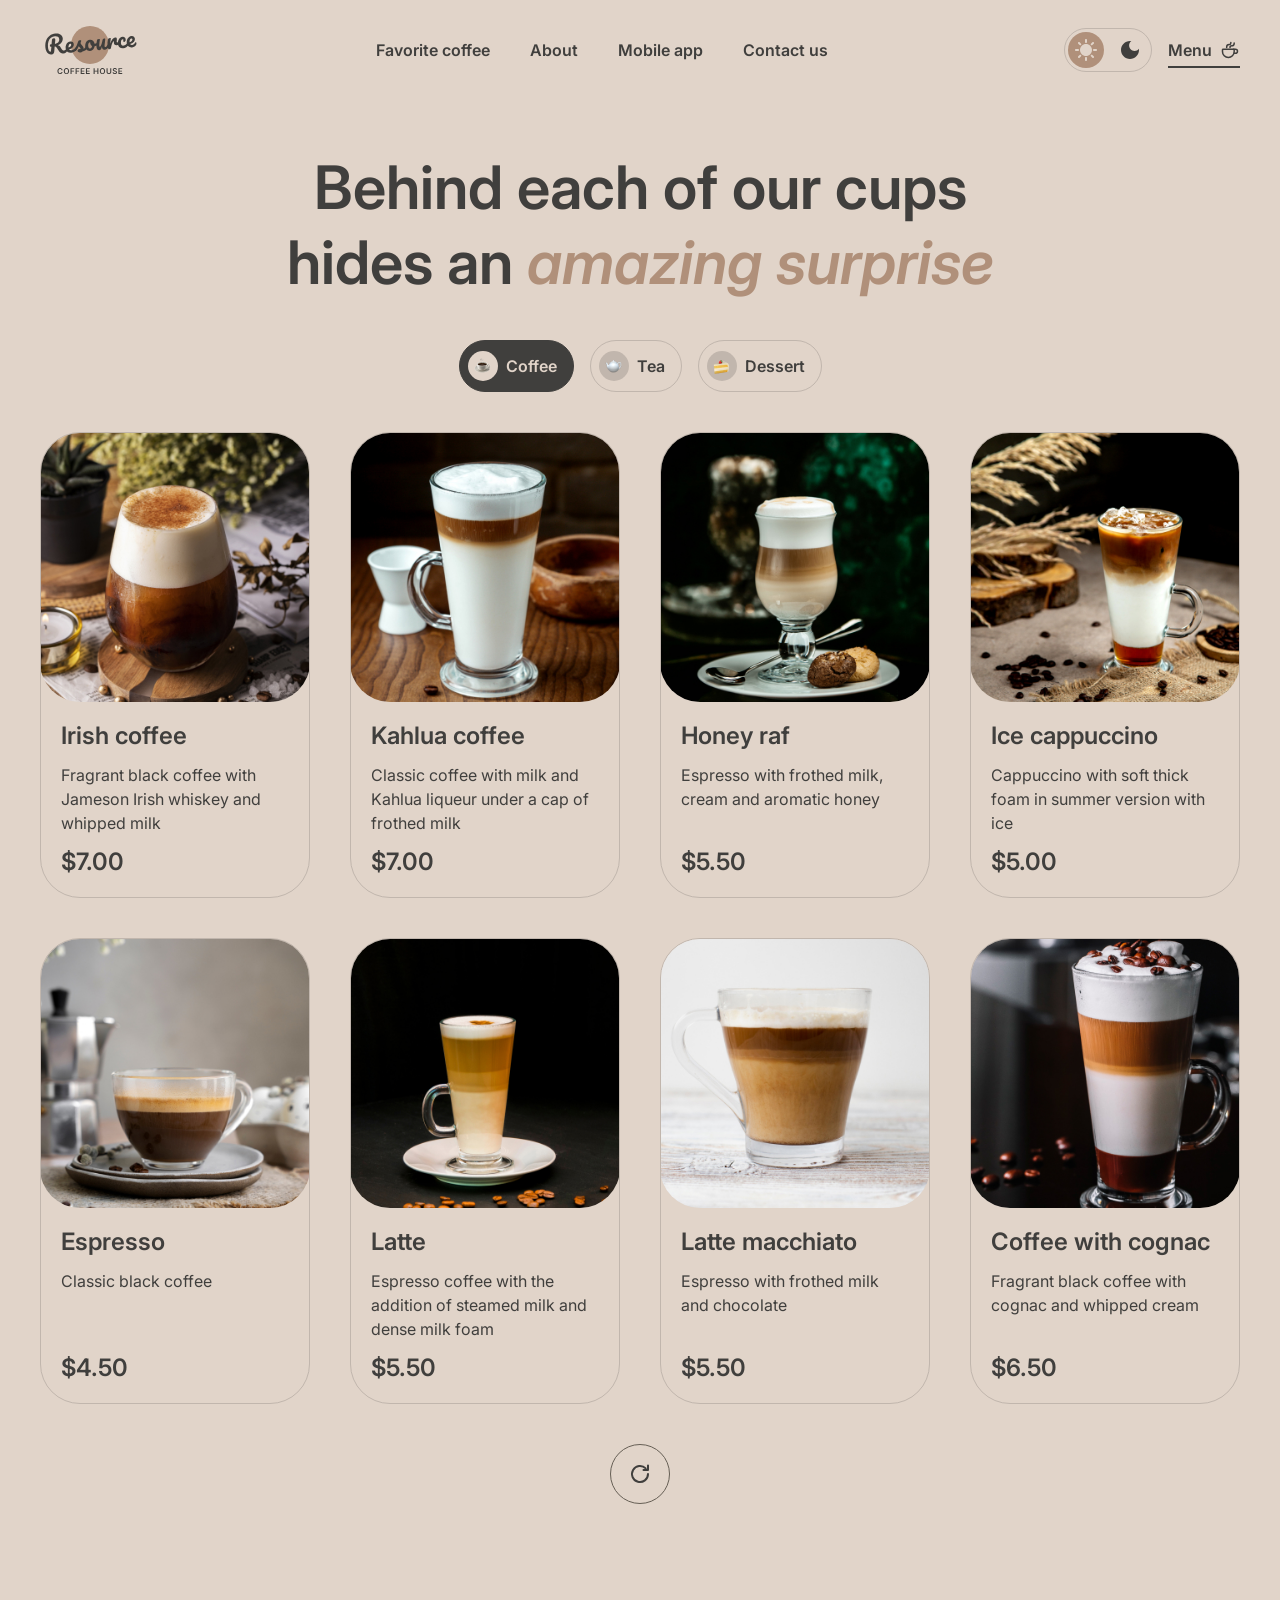
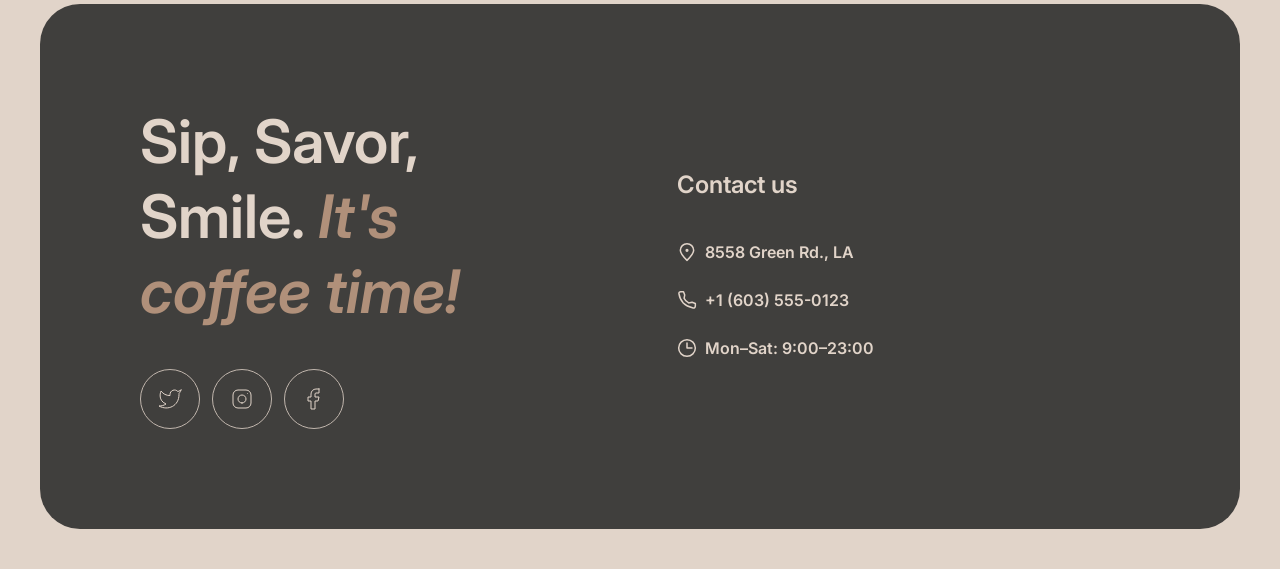
==== commit b9a14c4c: "fix: align header, hero, theme switch and palette with mockup styleguide" ====
--- a/menu.html
+++ b/menu.html
@@ -42,6 +42,19 @@
       </nav>
 
       <div class="header__actions">
+        <button class="theme-toggle" type="button" data-theme-toggle aria-label="Switch to dark theme" aria-pressed="false">
+          <span class="theme-toggle__option theme-toggle__option--sun">
+            <svg viewBox="0 0 22 22" width="22" height="22" aria-hidden="true">
+              <path d="M10 3V1c0-.55.45-1 1-1s1 .45 1 1v2c0 .55-.45 1-1 1s-1-.45-1-1zm7.36 3.05 1.41-1.42c.39-.39.39-1.02 0-1.41s-1.02-.39-1.41 0l-1.41 1.42c-.39.39-.39 1.02 0 1.41s1.02.39 1.41 0zM21 10h-2c-.55 0-1 .45-1 1s.45 1 1 1h2c.55 0 1-.45 1-1s-.45-1-1-1zm-10 8c-.55 0-1 .45-1 1v2c0 .55.45 1 1 1s1-.45 1-1v-2c0-.55-.45-1-1-1zM4.64 6.05 3.22 4.64c-.39-.39-.39-1.03 0-1.41.39-.38 1.03-.39 1.41 0l1.41 1.41c.39.39.39 1.03 0 1.41-.39.38-1.02.39-1.4 0zm11.31 9.9c-.39.39-.39 1.03 0 1.41l1.41 1.41c.39.39 1.03.39 1.41 0 .39-.39.39-1.03 0-1.41l-1.41-1.41c-.39-.39-1.02-.39-1.41 0zM1 12h2c.55 0 1-.45 1-1s-.45-1-1-1H1c-.55 0-1 .45-1 1s.45 1 1 1zm3.64 6.78 1.41-1.41c.39-.39.39-1.03 0-1.41-.38-.38-1.02-.39-1.41 0l-1.41 1.41c-.39.39-.39 1.03 0 1.41.38.39 1.02.39 1.41 0zM11 5c-3.31 0-6 2.69-6 6s2.69 6 6 6 6-2.69 6-6-2.69-6-6-6z" fill="#E1D4C9"/>
+            </svg>
+          </span>
+          <span class="theme-toggle__option theme-toggle__option--moon">
+            <svg viewBox="0 0 18 18" width="18" height="18" aria-hidden="true">
+              <path d="M9 0C4.03 0 0 4.03 0 9c0 4.97 4.03 9 9 9 4.97 0 9-4.03 9-9 0-.46-.04-.92-.1-1.36-.98 1.37-2.58 2.26-4.4 2.26-2.98 0-5.4-2.42-5.4-5.4 0-1.81.89-3.42 2.26-4.4C9.92.04 9.46 0 9 0z" fill="currentColor"/>
+            </svg>
+          </span>
+        </button>
+
         <a class="menu-link menu-link--active" href="menu.html" aria-current="page">
           <span>Menu</span>
           <svg class="menu-link__icon" viewBox="0 0 20 20" width="20" height="20" aria-hidden="true">
@@ -51,20 +64,6 @@
             <path d="M13.333 9.16675H15.4163C16.5669 9.16675 17.4997 10.0995 17.4997 11.2501C17.4997 12.4007 16.5669 13.3334 15.4163 13.3334H14.1663" fill="none" stroke="currentColor" stroke-width="1.5" stroke-linecap="round" stroke-linejoin="round"/>
           </svg>
         </a>
-
-        <button class="theme-toggle" type="button" data-theme-toggle aria-label="Switch to dark theme" aria-pressed="false">
-          <span class="theme-toggle__option theme-toggle__option--sun">
-            <svg viewBox="0 0 24 24" width="16" height="16" aria-hidden="true">
-              <circle cx="12" cy="12" r="4.2" fill="none" stroke="currentColor" stroke-width="1.8"/>
-              <path d="M12 2.5v2.4M12 19.1v2.4M2.5 12h2.4M19.1 12h2.4M5 5l1.7 1.7M17.3 17.3 19 19M19 5l-1.7 1.7M6.7 17.3 5 19" stroke="currentColor" stroke-width="1.8" stroke-linecap="round"/>
-            </svg>
-          </span>
-          <span class="theme-toggle__option theme-toggle__option--moon">
-            <svg viewBox="0 0 24 24" width="16" height="16" aria-hidden="true">
-              <path d="M20.4 14.2A8.5 8.5 0 0 1 9.8 3.6a8.5 8.5 0 1 0 10.6 10.6z" fill="none" stroke="currentColor" stroke-width="1.8" stroke-linejoin="round"/>
-            </svg>
-          </span>
-        </button>
 
         <button class="burger" type="button" aria-label="Open menu" aria-expanded="false">
           <span class="burger__line"></span>
--- a/css/style.css
+++ b/css/style.css
@@ -7,7 +7,7 @@
 /* ---------- Theme variables ---------- */
 :root {
   --bg-body: #e1d4c9;
-  --bg-card: #efe7df;
+  --bg-card: transparent;
   --bg-container-dark: #403f3d;
   --bg-backdrop: rgba(64, 63, 61, 0.35);
   --border-light: #c1b6ad;
@@ -20,31 +20,29 @@
   --button-bg: #665f55;
   --button-text: #e1d4c9;
 
-  --header-bg: rgba(225, 212, 201, 0.85);
-  --card-shadow: rgba(64, 63, 61, 0.08);
-  --hero-overlay: rgba(30, 27, 24, 0.35);
+  --dot-track: #c1b6ad;
+  --dot-active: #665f55;
 
   --color-scheme: light;
 }
 
 [data-theme="dark"] {
-  --bg-body: #2b2724;
-  --bg-card: #38322d;
-  --bg-container-dark: #1e1b18;
+  --bg-body: #292826;
+  --bg-card: transparent;
+  --bg-container-dark: #403f3d;
   --bg-backdrop: rgba(20, 17, 15, 0.5);
-  --border-light: #4d453e;
-  --border-dark: #5a5148;
-
-  --text-dark: #e8dfd5;
+  --border-light: #c1b6ad;
+  --border-dark: #c1b6ad;
+
+  --text-dark: #e1d4c9;
   --text-light: #e1d4c9;
-  --text-accent: #cfa98d;
-
-  --button-bg: #b0907a;
-  --button-text: #2b2724;
-
-  --header-bg: rgba(43, 39, 36, 0.85);
-  --card-shadow: rgba(0, 0, 0, 0.35);
-  --hero-overlay: rgba(15, 12, 10, 0.55);
+  --text-accent: #b0907a;
+
+  --button-bg: #403f3d;
+  --button-text: #e1d4c9;
+
+  --dot-track: #665f55;
+  --dot-active: #c1b6ad;
 
   --color-scheme: dark;
 }
@@ -135,12 +133,7 @@
 
 /* ---------- Header ---------- */
 .header {
-  position: sticky;
-  top: 0;
-  z-index: 100;
-  background-color: var(--header-bg);
-  backdrop-filter: blur(8px);
-  -webkit-backdrop-filter: blur(8px);
+  background-color: var(--bg-body);
   transition: background-color 0.4s ease;
 }
 
@@ -233,36 +226,58 @@
   width: 100%;
 }
 
+.menu-link--active {
+  cursor: default;
+}
+
 .theme-toggle {
   display: inline-flex;
   align-items: center;
-  gap: 2px;
+  justify-content: space-between;
+  width: 88px;
+  height: 44px;
   padding: 3px;
-  border: 1px solid var(--border-dark);
+  border: 1px solid var(--border-light);
   border-radius: 100px;
-  color: var(--text-dark);
   transition: border-color 0.3s ease;
-}
-
-.theme-toggle:hover {
-  border-color: var(--text-accent);
 }
 
 .theme-toggle__option {
   display: inline-flex;
   align-items: center;
   justify-content: center;
-  width: 30px;
-  height: 30px;
+  width: 36px;
+  height: 36px;
   border-radius: 50%;
-  color: var(--text-dark);
   transition: background-color 0.3s ease, color 0.3s ease;
 }
 
+.theme-toggle__option--moon {
+  color: #403f3d;
+}
+
+[data-theme="dark"] .theme-toggle__option--moon {
+  color: #e1d4c9;
+}
+
 [data-theme="light"] .theme-toggle__option--sun,
-[data-theme="dark"] .theme-toggle__option--moon {
-  background-color: var(--text-accent);
+.theme-toggle__option--sun:hover {
+  background-color: #b0907a;
+}
+
+[data-theme="dark"] .theme-toggle__option--moon,
+[data-theme="dark"] .theme-toggle__option--moon:hover {
+  background-color: #665f55;
   color: #e1d4c9;
+}
+
+[data-theme="light"] .theme-toggle__option--moon:hover {
+  background-color: #665f55;
+  color: #e1d4c9;
+}
+
+[data-theme="dark"] .theme-toggle__option--sun:hover {
+  background-color: #b0907a;
 }
 
 .burger {
@@ -298,24 +313,27 @@
 
 /* ---------- Hero ---------- */
 .hero {
-  padding: 20px 0 50px;
+  padding: 0 0 50px;
 }
 
 .hero__wrapper {
-  position: relative;
   border-radius: 40px;
   overflow: hidden;
-  background-image: linear-gradient(var(--hero-overlay), var(--hero-overlay)), url("../assets/img/hero.jpg");
+  background-image: url("../assets/img/hero.jpg");
   background-size: cover;
-  background-position: center 60%;
-  min-height: 644px;
-  display: flex;
-  align-items: center;
+  background-position: center;
+  display: flex;
+  flex-direction: column;
+  justify-content: center;
+  align-items: flex-start;
+  padding: 100px;
 }
 
 .hero__content {
+  display: flex;
+  flex-direction: column;
+  gap: 40px;
   max-width: 530px;
-  padding: 100px;
   color: #e1d4c9;
 }
 
@@ -323,7 +341,6 @@
   font-size: 72px;
   line-height: 1.05;
   font-weight: 600;
-  margin-bottom: 40px;
 }
 
 .hero__title em {
@@ -331,37 +348,33 @@
 }
 
 .hero__text {
-  margin-bottom: 40px;
   line-height: 1.5;
 }
 
 .hero__button {
-  display: inline-flex;
+  position: relative;
+  display: flex;
   align-items: center;
   justify-content: center;
-  gap: 8px;
-  padding: 20px 78px;
+  width: 200px;
+  padding: 20px;
   border-radius: 100px;
   background-color: #e1d4c9;
   color: #403f3d;
   font-weight: 600;
-  transition: background-color 0.3s ease, color 0.3s ease, transform 0.3s ease;
-}
-
-.hero__button svg {
+  line-height: 1.5;
+  transition: background-color 0.3s ease, color 0.3s ease;
+}
+
+.hero__button-icon {
+  position: absolute;
+  right: 53px;
   opacity: 0;
-  width: 0;
-  transition: opacity 0.3s ease, width 0.3s ease;
-}
-
-.hero__button:hover {
-  background-color: #b0907a;
-  color: #e1d4c9;
-}
-
-.hero__button:hover svg {
+  transition: opacity 0.3s ease;
+}
+
+.hero__button:hover .hero__button-icon {
   opacity: 1;
-  width: 20px;
 }
 
 /* ---------- Slider ---------- */
@@ -456,13 +469,13 @@
   display: block;
   width: 40px;
   height: 4px;
-  border-radius: 2px;
-  background-color: var(--border-light);
+  border-radius: 100px;
+  background-color: var(--dot-track);
   transition: background-color 0.3s ease;
 }
 
 .slider__dot--active span {
-  background-color: var(--border-dark);
+  background-color: var(--dot-active);
 }
 
 /* ---------- About ---------- */
@@ -482,7 +495,7 @@
   width: 100%;
   height: 100%;
   object-fit: cover;
-  transform: scale(1.05);
+  transform: scale(1.1);
   transition: transform 0.6s ease;
 }
 
@@ -740,14 +753,7 @@
   border-radius: 40px;
   overflow: hidden;
   cursor: pointer;
-  background-color: var(--bg-card);
-  box-shadow: 0 8px 24px var(--card-shadow);
-  transition: box-shadow 0.3s ease, transform 0.3s ease, background-color 0.4s ease, border-color 0.4s ease;
-}
-
-.card:hover {
-  transform: translateY(-4px);
-  box-shadow: 0 16px 40px var(--card-shadow);
+  transition: border-color 0.4s ease;
 }
 
 .card__image {
@@ -772,6 +778,7 @@
   display: flex;
   flex-direction: column;
   flex: 1 1 auto;
+  gap: 12px;
   padding: 20px;
 }
 
@@ -779,11 +786,6 @@
   font-size: 24px;
   font-weight: 600;
   line-height: 1.25;
-  margin-bottom: 12px;
-}
-
-.card__description {
-  margin-bottom: 18px;
 }
 
 .card__price {
@@ -817,19 +819,6 @@
    ============================================================ */
 
 @media (max-width: 1200px) {
-  .section__title,
-  .footer__title {
-    font-size: 48px;
-  }
-
-  .hero__title {
-    font-size: 60px;
-  }
-
-  .hero__content {
-    padding: 80px 60px;
-  }
-
   .mobile-app__inner {
     gap: 60px;
   }
@@ -881,10 +870,6 @@
 }
 
 @media (max-width: 768px) {
-  .container {
-    padding: 0 24px;
-  }
-
   .nav {
     display: none;
   }
@@ -893,30 +878,17 @@
     display: inline-flex;
   }
 
-  .section__title,
-  .footer__title {
-    font-size: 40px;
-  }
-
   .hero__wrapper {
-    min-height: 552px;
-  }
-
-  .hero__content {
-    padding: 60px;
+    padding: 100px 60px;
   }
 
   .hero__title {
-    font-size: 48px;
+    font-size: 42px;
+    line-height: 1.15;
   }
 
   .slider {
     gap: 16px;
-  }
-
-  .slider__arrow {
-    width: 48px;
-    height: 48px;
   }
 
   .about__grid {
@@ -939,21 +911,8 @@
     padding: 40px 0;
   }
 
-  .section__title,
-  .footer__title {
-    font-size: 32px;
-  }
-
-  .hero__title {
-    font-size: 42px;
-  }
-
-  .hero__content {
+  .hero__wrapper {
     padding: 60px 24px;
-  }
-
-  .hero__button {
-    padding: 16px 56px;
   }
 
   .slider__arrow {
@@ -986,9 +945,18 @@
   }
 }
 
-@media (max-width: 420px) {
+@media (max-width: 480px) {
   .container {
     padding: 0 16px;
+  }
+
+  .section__title,
+  .footer__title {
+    font-size: 32px;
+  }
+
+  .hero__wrapper {
+    padding: 60px 16px;
   }
 
   .menu__tabs {
@@ -1019,29 +987,6 @@
     display: none;
   }
 
-  .section__title,
-  .footer__title {
-    font-size: 32px;
-  }
-
-  .hero__wrapper {
-    min-height: 480px;
-    border-radius: 32px;
-  }
-
-  .hero__title {
-    font-size: 36px;
-    margin-bottom: 24px;
-  }
-
-  .hero__text {
-    margin-bottom: 24px;
-  }
-
-  .hero__content {
-    padding: 40px 16px;
-  }
-
   .about__grid {
     grid-auto-rows: 348px;
   }
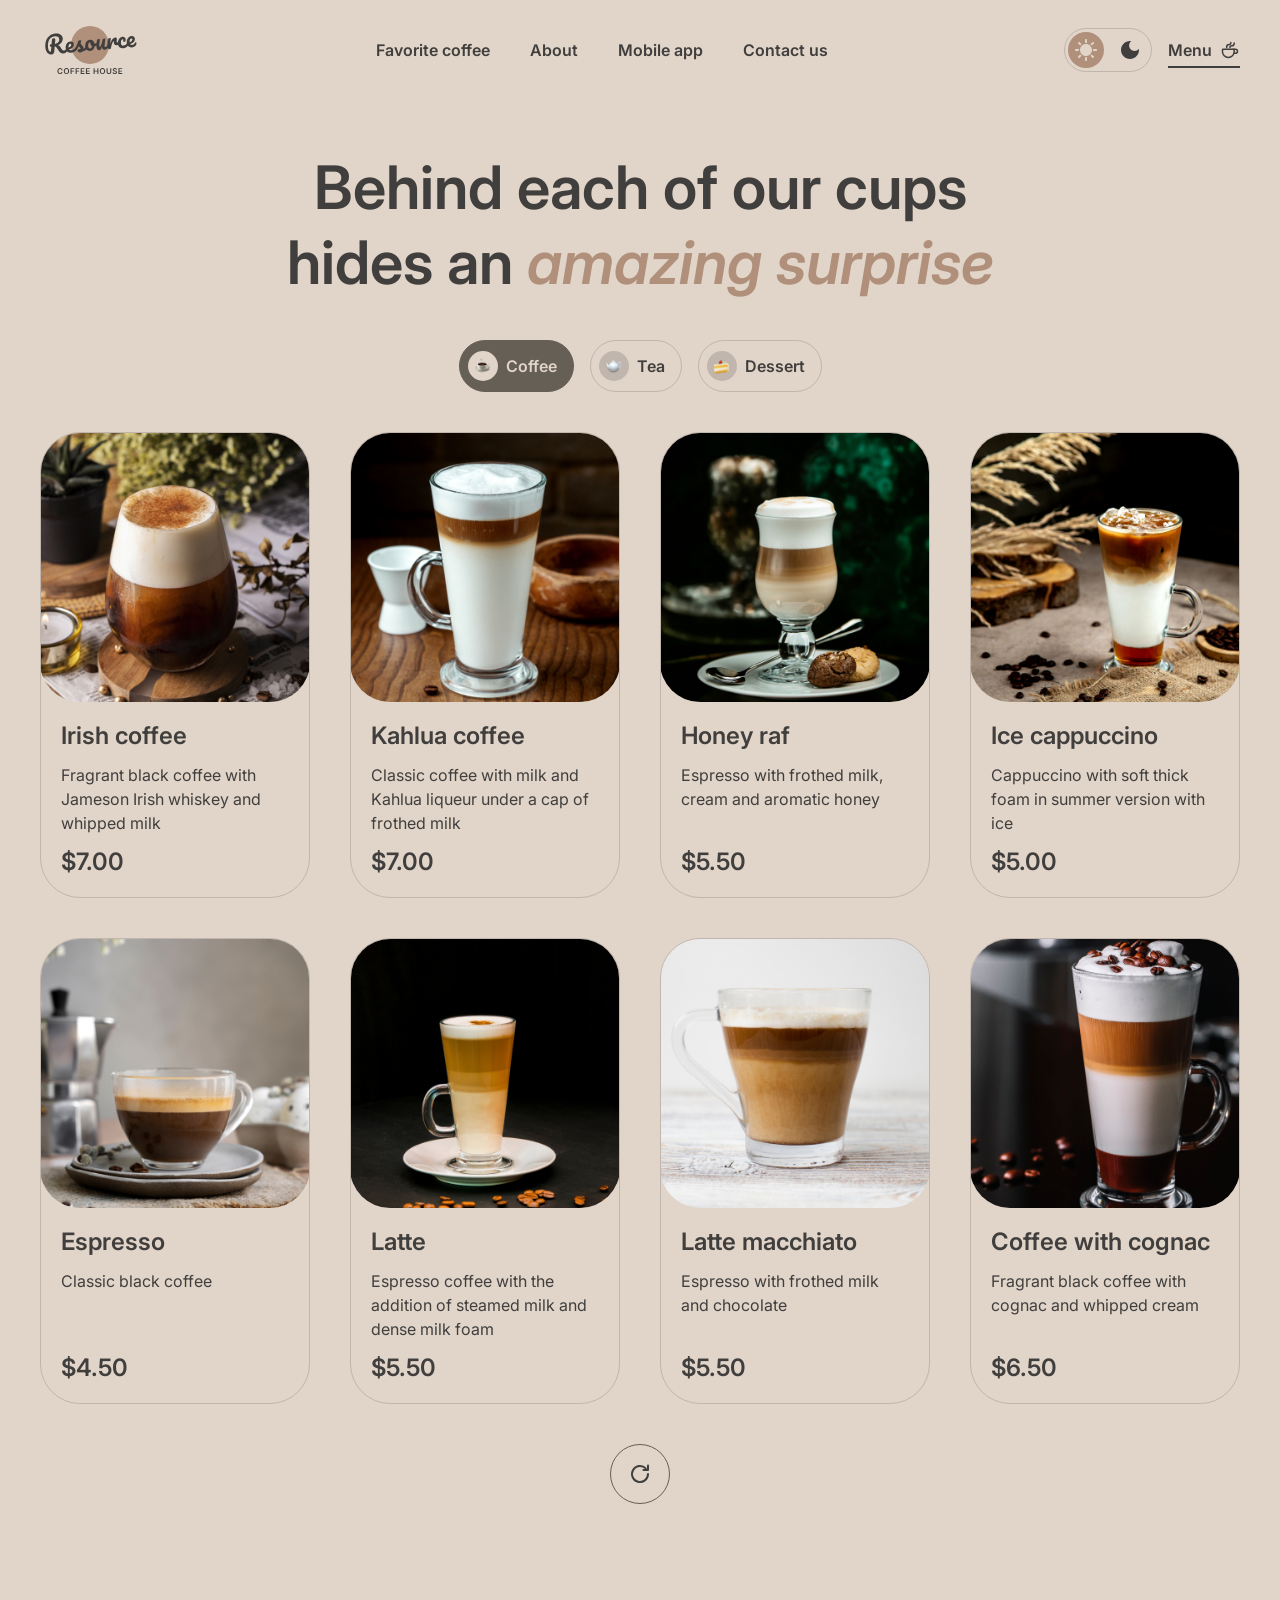
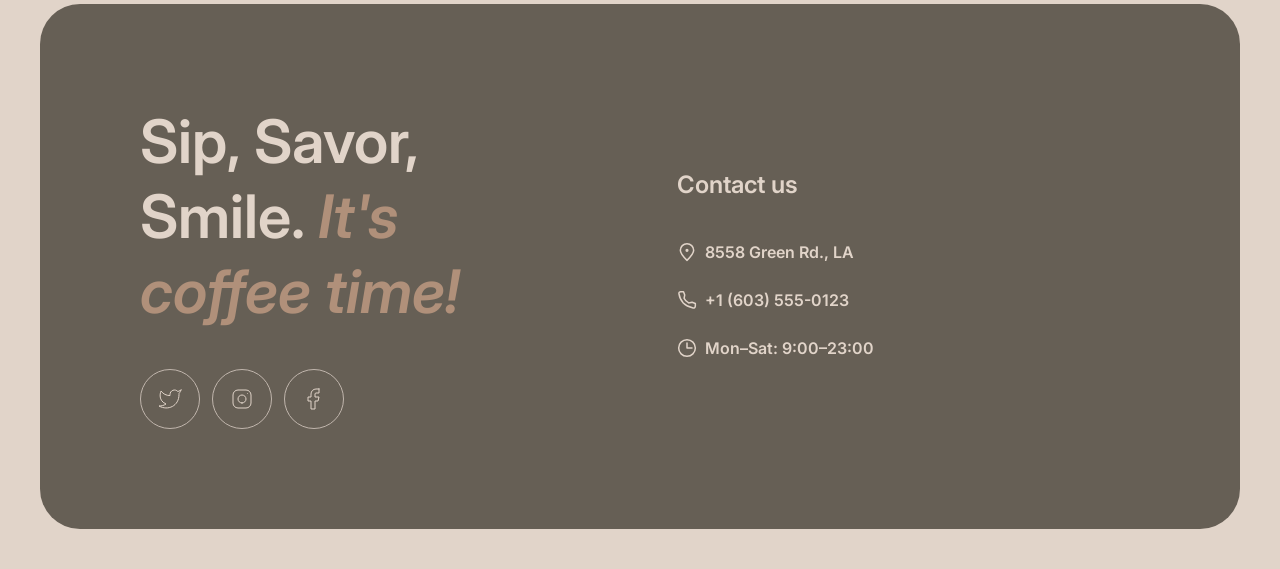
==== commit 2614ff88: "fix: font italic style" ====
--- a/menu.html
+++ b/menu.html
@@ -22,7 +22,7 @@
   </script>
   <link rel="preconnect" href="https://fonts.googleapis.com">
   <link rel="preconnect" href="https://fonts.gstatic.com" crossorigin>
-  <link href="https://fonts.googleapis.com/css2?family=Inter:ital,wght@0,400;0,600;0,700;1,600&display=swap" rel="stylesheet">
+  <link href="https://fonts.googleapis.com/css2?family=Inter:ital,opsz,wght@0,400;0,600;0,700;1,600&display=swap" rel="stylesheet">
   <link rel="stylesheet" href="css/style.css">
 </head>
 <body>
@@ -78,7 +78,7 @@
       <div class="container">
         <h1 class="section__title menu__title">Behind each of our cups hides an <em>amazing surprise</em></h1>
 
-        <div class="menu__tabs" aria-label="Menu categories">
+        <div class="menu__tabs" role="group" aria-label="Menu categories">
           <button class="tab tab--active" type="button" aria-pressed="true" data-category="coffee">
             <span class="tab__icon"><img src="assets/icons/coffee-tab-icon.png" alt="" width="17" height="17"></span>
             <span class="tab__label">Coffee</span>
@@ -98,7 +98,7 @@
           <li class="card" data-category="coffee">
             <div class="card__image"><img src="assets/img/coffee-1.jpg" alt="Irish coffee" loading="lazy"></div>
             <div class="card__body">
-              <h3 class="card__name">Irish coffee</h3>
+              <h2 class="card__name">Irish coffee</h2>
               <p class="card__description">Fragrant black coffee with Jameson Irish whiskey and whipped milk</p>
               <p class="card__price">$7.00</p>
             </div>
@@ -106,7 +106,7 @@
           <li class="card" data-category="coffee">
             <div class="card__image"><img src="assets/img/coffee-2.jpg" alt="Kahlua coffee" loading="lazy"></div>
             <div class="card__body">
-              <h3 class="card__name">Kahlua coffee</h3>
+              <h2 class="card__name">Kahlua coffee</h2>
               <p class="card__description">Classic coffee with milk and Kahlua liqueur under a cap of frothed milk</p>
               <p class="card__price">$7.00</p>
             </div>
@@ -114,7 +114,7 @@
           <li class="card" data-category="coffee">
             <div class="card__image"><img src="assets/img/coffee-3.jpg" alt="Honey raf" loading="lazy"></div>
             <div class="card__body">
-              <h3 class="card__name">Honey raf</h3>
+              <h2 class="card__name">Honey raf</h2>
               <p class="card__description">Espresso with frothed milk, cream and aromatic honey</p>
               <p class="card__price">$5.50</p>
             </div>
@@ -122,7 +122,7 @@
           <li class="card" data-category="coffee">
             <div class="card__image"><img src="assets/img/coffee-4.jpg" alt="Ice cappuccino" loading="lazy"></div>
             <div class="card__body">
-              <h3 class="card__name">Ice cappuccino</h3>
+              <h2 class="card__name">Ice cappuccino</h2>
               <p class="card__description">Cappuccino with soft thick foam in summer version with ice</p>
               <p class="card__price">$5.00</p>
             </div>
@@ -130,7 +130,7 @@
           <li class="card" data-category="coffee">
             <div class="card__image"><img src="assets/img/coffee-5.jpg" alt="Espresso" loading="lazy"></div>
             <div class="card__body">
-              <h3 class="card__name">Espresso</h3>
+              <h2 class="card__name">Espresso</h2>
               <p class="card__description">Classic black coffee</p>
               <p class="card__price">$4.50</p>
             </div>
@@ -138,7 +138,7 @@
           <li class="card" data-category="coffee">
             <div class="card__image"><img src="assets/img/coffee-6.jpg" alt="Latte" loading="lazy"></div>
             <div class="card__body">
-              <h3 class="card__name">Latte</h3>
+              <h2 class="card__name">Latte</h2>
               <p class="card__description">Espresso coffee with the addition of steamed milk and dense milk foam</p>
               <p class="card__price">$5.50</p>
             </div>
@@ -146,7 +146,7 @@
           <li class="card" data-category="coffee">
             <div class="card__image"><img src="assets/img/coffee-7.jpg" alt="Latte macchiato" loading="lazy"></div>
             <div class="card__body">
-              <h3 class="card__name">Latte macchiato</h3>
+              <h2 class="card__name">Latte macchiato</h2>
               <p class="card__description">Espresso with frothed milk and chocolate</p>
               <p class="card__price">$5.50</p>
             </div>
@@ -154,7 +154,7 @@
           <li class="card" data-category="coffee">
             <div class="card__image"><img src="assets/img/coffee-8.jpg" alt="Coffee with cognac" loading="lazy"></div>
             <div class="card__body">
-              <h3 class="card__name">Coffee with cognac</h3>
+              <h2 class="card__name">Coffee with cognac</h2>
               <p class="card__description">Fragrant black coffee with cognac and whipped cream</p>
               <p class="card__price">$6.50</p>
             </div>
@@ -164,7 +164,7 @@
           <li class="card" data-category="tea" hidden>
             <div class="card__image"><img src="assets/img/tea-1.jpg" alt="Moroccan tea" loading="lazy"></div>
             <div class="card__body">
-              <h3 class="card__name">Moroccan</h3>
+              <h2 class="card__name">Moroccan</h2>
               <p class="card__description">Fragrant black tea with the addition of tangerine, cinnamon, honey, lemon and mint</p>
               <p class="card__price">$4.50</p>
             </div>
@@ -172,7 +172,7 @@
           <li class="card" data-category="tea" hidden>
             <div class="card__image"><img src="assets/img/tea-2.jpg" alt="Ginger tea" loading="lazy"></div>
             <div class="card__body">
-              <h3 class="card__name">Ginger</h3>
+              <h2 class="card__name">Ginger</h2>
               <p class="card__description">Original black tea with fresh ginger, lemon and honey</p>
               <p class="card__price">$5.00</p>
             </div>
@@ -180,7 +180,7 @@
           <li class="card" data-category="tea" hidden>
             <div class="card__image"><img src="assets/img/tea-3.jpg" alt="Cranberry tea" loading="lazy"></div>
             <div class="card__body">
-              <h3 class="card__name">Cranberry</h3>
+              <h2 class="card__name">Cranberry</h2>
               <p class="card__description">Invigorating black tea with cranberry and honey</p>
               <p class="card__price">$5.00</p>
             </div>
@@ -188,7 +188,7 @@
           <li class="card" data-category="tea" hidden>
             <div class="card__image"><img src="assets/img/tea-4.jpg" alt="Sea buckthorn tea" loading="lazy"></div>
             <div class="card__body">
-              <h3 class="card__name">Sea buckthorn</h3>
+              <h2 class="card__name">Sea buckthorn</h2>
               <p class="card__description">Toning sweet black tea with sea buckthorn, fresh thyme and cinnamon</p>
               <p class="card__price">$5.50</p>
             </div>
@@ -198,7 +198,7 @@
           <li class="card" data-category="dessert" hidden>
             <div class="card__image"><img src="assets/img/dessert-1.jpg" alt="Marble cheesecake" loading="lazy"></div>
             <div class="card__body">
-              <h3 class="card__name">Marble cheesecake</h3>
+              <h2 class="card__name">Marble cheesecake</h2>
               <p class="card__description">Philadelphia cheese with lemon zest on a light sponge cake and red currant jam</p>
               <p class="card__price">$3.50</p>
             </div>
@@ -206,7 +206,7 @@
           <li class="card" data-category="dessert" hidden>
             <div class="card__image"><img src="assets/img/dessert-2.jpg" alt="Red velvet cake" loading="lazy"></div>
             <div class="card__body">
-              <h3 class="card__name">Red velvet</h3>
+              <h2 class="card__name">Red velvet</h2>
               <p class="card__description">Layer cake with cream cheese frosting</p>
               <p class="card__price">$4.00</p>
             </div>
@@ -214,7 +214,7 @@
           <li class="card" data-category="dessert" hidden>
             <div class="card__image"><img src="assets/img/dessert-3.jpg" alt="Cheesecake" loading="lazy"></div>
             <div class="card__body">
-              <h3 class="card__name">Cheesecakes</h3>
+              <h2 class="card__name">Cheesecakes</h2>
               <p class="card__description">Soft cottage cheese pancakes with sour cream and fresh berries and sprinkled with powdered sugar</p>
               <p class="card__price">$4.50</p>
             </div>
@@ -222,7 +222,7 @@
           <li class="card" data-category="dessert" hidden>
             <div class="card__image"><img src="assets/img/dessert-4.jpg" alt="Creme brulee" loading="lazy"></div>
             <div class="card__body">
-              <h3 class="card__name">Creme brulee</h3>
+              <h2 class="card__name">Creme brulee</h2>
               <p class="card__description">Delicate creamy dessert in a caramel basket with wild berries</p>
               <p class="card__price">$4.00</p>
             </div>
@@ -230,7 +230,7 @@
           <li class="card" data-category="dessert" hidden>
             <div class="card__image"><img src="assets/img/dessert-5.jpg" alt="Pancakes" loading="lazy"></div>
             <div class="card__body">
-              <h3 class="card__name">Pancakes</h3>
+              <h2 class="card__name">Pancakes</h2>
               <p class="card__description">Tender pancakes with strawberry jam and fresh strawberries</p>
               <p class="card__price">$4.50</p>
             </div>
@@ -238,7 +238,7 @@
           <li class="card" data-category="dessert" hidden>
             <div class="card__image"><img src="assets/img/dessert-6.jpg" alt="Honey cake" loading="lazy"></div>
             <div class="card__body">
-              <h3 class="card__name">Honey cake</h3>
+              <h2 class="card__name">Honey cake</h2>
               <p class="card__description">Classic honey cake with delicate custard</p>
               <p class="card__price">$4.50</p>
             </div>
@@ -246,7 +246,7 @@
           <li class="card" data-category="dessert" hidden>
             <div class="card__image"><img src="assets/img/dessert-7.jpg" alt="Chocolate cake" loading="lazy"></div>
             <div class="card__body">
-              <h3 class="card__name">Chocolate cake</h3>
+              <h2 class="card__name">Chocolate cake</h2>
               <p class="card__description">Cake with hot chocolate filling and nuts with dried apricots</p>
               <p class="card__price">$5.50</p>
             </div>
@@ -254,7 +254,7 @@
           <li class="card" data-category="dessert" hidden>
             <div class="card__image"><img src="assets/img/dessert-8.jpg" alt="Black forest" loading="lazy"></div>
             <div class="card__body">
-              <h3 class="card__name">Black forest</h3>
+              <h2 class="card__name">Black forest</h2>
               <p class="card__description">A combination of thin sponge cake with cherry jam and light cottage cheese cream</p>
               <p class="card__price">$6.50</p>
             </div>
--- a/css/style.css
+++ b/css/style.css
@@ -8,10 +8,11 @@
 :root {
   --bg-body: #e1d4c9;
   --bg-card: transparent;
-  --bg-container-dark: #403f3d;
+  --bg-container-dark: #665f55;
   --bg-backdrop: rgba(64, 63, 61, 0.35);
   --border-light: #c1b6ad;
   --border-dark: #665f55;
+  --border-social: #c1b6ad;
 
   --text-dark: #403f3d;
   --text-light: #e1d4c9;
@@ -22,6 +23,13 @@
 
   --dot-track: #c1b6ad;
   --dot-active: #665f55;
+
+  --transition-colors: background-color 0.3s ease, color 0.3s ease, border-color 0.3s ease;
+  --transition-bg: background-color 0.3s ease;
+  --transition-theme: background-color 0.4s ease, color 0.4s ease;
+  --transition-width: width 0.3s ease;
+  --transition-opacity: opacity 0.3s ease;
+  --transition-zoom: transform 0.6s ease;
 
   --color-scheme: light;
 }
@@ -33,6 +41,7 @@
   --bg-backdrop: rgba(20, 17, 15, 0.5);
   --border-light: #c1b6ad;
   --border-dark: #c1b6ad;
+  --border-social: #665f55;
 
   --text-dark: #e1d4c9;
   --text-light: #e1d4c9;
@@ -68,7 +77,7 @@
   color: var(--text-dark);
   background-color: var(--bg-body);
   overflow-x: clip;
-  transition: background-color 0.4s ease, color 0.4s ease;
+  transition: var(--transition-theme);
 }
 
 img {
@@ -119,9 +128,14 @@
   font-size: 60px;
   line-height: 1.25;
   font-weight: 600;
+  margin: 0 0 40px;
+}
+
+.favorite .section__title,
+.menu__title {
   text-align: center;
-  max-width: 1100px;
-  margin: 0 auto 40px;
+  margin-left: auto;
+  margin-right: auto;
 }
 
 .section__title em,
@@ -134,7 +148,7 @@
 /* ---------- Header ---------- */
 .header {
   background-color: var(--bg-body);
-  transition: background-color 0.4s ease;
+  transition: var(--transition-theme);
 }
 
 .header__inner {
@@ -151,10 +165,6 @@
   align-items: center;
   color: var(--text-dark);
   transition: color 0.3s ease, opacity 0.3s ease;
-}
-
-.logo:hover {
-  color: var(--text-accent);
 }
 
 .logo__img {
@@ -186,7 +196,7 @@
   height: 2px;
   background-color: currentColor;
   transform: translateX(-50%);
-  transition: width 0.3s ease;
+  transition: var(--transition-width);
 }
 
 .nav__link:hover::after {
@@ -218,7 +228,7 @@
   height: 2px;
   background-color: currentColor;
   transform: translateX(-50%);
-  transition: width 0.3s ease;
+  transition: var(--transition-width);
 }
 
 .menu-link:hover::after,
@@ -249,35 +259,29 @@
   width: 36px;
   height: 36px;
   border-radius: 50%;
-  transition: background-color 0.3s ease, color 0.3s ease;
+  transition: var(--transition-colors);
 }
 
 .theme-toggle__option--moon {
-  color: #403f3d;
-}
-
+  color: var(--text-dark);
+}
+
+/* active option: sun in light theme, moon in dark theme */
+[data-theme="light"] .theme-toggle__option--sun,
 [data-theme="dark"] .theme-toggle__option--moon {
-  color: #e1d4c9;
-}
-
-[data-theme="light"] .theme-toggle__option--sun,
-.theme-toggle__option--sun:hover {
-  background-color: #b0907a;
-}
-
-[data-theme="dark"] .theme-toggle__option--moon,
-[data-theme="dark"] .theme-toggle__option--moon:hover {
-  background-color: #665f55;
-  color: #e1d4c9;
-}
-
+  background-color: var(--text-accent);
+  color: var(--text-light);
+}
+
+/* hover on the inactive option */
 [data-theme="light"] .theme-toggle__option--moon:hover {
-  background-color: #665f55;
-  color: #e1d4c9;
+  background-color: var(--border-dark);
+  color: var(--text-light);
 }
 
 [data-theme="dark"] .theme-toggle__option--sun:hover {
-  background-color: #b0907a;
+  background-color: var(--text-accent);
+  color: var(--text-light);
 }
 
 .burger {
@@ -290,7 +294,7 @@
   height: 44px;
   border: 1px solid var(--border-dark);
   border-radius: 50%;
-  transition: background-color 0.3s ease, border-color 0.3s ease;
+  transition: var(--transition-colors);
 }
 
 .burger__line {
@@ -334,7 +338,7 @@
   flex-direction: column;
   gap: 40px;
   max-width: 530px;
-  color: #e1d4c9;
+  color: var(--text-light);
 }
 
 .hero__title {
@@ -344,7 +348,7 @@
 }
 
 .hero__title em {
-  color: #b0907a;
+  color: var(--text-accent);
 }
 
 .hero__text {
@@ -359,18 +363,18 @@
   width: 200px;
   padding: 20px;
   border-radius: 100px;
-  background-color: #e1d4c9;
-  color: #403f3d;
+  background-color: var(--bg-body);
+  color: var(--text-dark);
   font-weight: 600;
   line-height: 1.5;
-  transition: background-color 0.3s ease, color 0.3s ease;
+  transition: var(--transition-colors);
 }
 
 .hero__button-icon {
   position: absolute;
   right: 53px;
   opacity: 0;
-  transition: opacity 0.3s ease;
+  transition: var(--transition-opacity);
 }
 
 .hero__button:hover .hero__button-icon {
@@ -395,7 +399,7 @@
   border: 1px solid var(--border-dark);
   border-radius: 50%;
   color: var(--text-dark);
-  transition: background-color 0.3s ease, color 0.3s ease, border-color 0.3s ease;
+  transition: var(--transition-colors);
 }
 
 .slider__arrow:hover {
@@ -471,7 +475,7 @@
   height: 4px;
   border-radius: 100px;
   background-color: var(--dot-track);
-  transition: background-color 0.3s ease;
+  transition: var(--transition-bg);
 }
 
 .slider__dot--active span {
@@ -482,31 +486,45 @@
 .about__grid {
   display: grid;
   grid-template-columns: 1fr 1fr;
-  grid-template-rows: 590px 430px;
+  gap: 40px;
+}
+
+.about__column {
+  display: flex;
+  flex-direction: column;
   gap: 40px;
 }
 
 .about__item {
   border-radius: 20px;
   overflow: hidden;
+  cursor: pointer;
+}
+
+.about__item--big {
+  aspect-ratio: 660 / 590;
+}
+
+.about__item--small {
+  aspect-ratio: 660 / 430;
 }
 
 .about__item img {
   width: 100%;
   height: 100%;
   object-fit: cover;
-  transform: scale(1.1);
-  transition: transform 0.6s ease;
+  transition: var(--transition-zoom);
+}
+
+.about__item--big img,
+.about__item--small img {
+  transform: scale(1.10);
 }
 
 .about__item:hover img {
   transform: scale(1);
 }
 
-.about__item--tall {
-  grid-row: span 1;
-}
-
 /* ---------- Mobile app ---------- */
 .mobile-app__inner {
   display: flex;
@@ -519,7 +537,7 @@
   flex: 1 1 50%;
 }
 
-.mobile-app__content .section__title {
+                                                                                                                                                                                                                                                                                                                                                                                                                                                                                                                                                                                                                                                                                                                                                                                                                                                                                                                                                                                                            .mobile-app__content .section__title {
   text-align: left;
   margin: 0 0 40px;
 }
@@ -530,31 +548,36 @@
 
 .mobile-app__buttons {
   display: flex;
-  flex-wrap: wrap;
   gap: 20px;
 }
 
 .store-button {
-  display: inline-flex;
+  display: flex;
   align-items: center;
   gap: 8px;
+  width: 100%;
+  max-width: 200px;
   padding: 12px 20px;
   border: 1px solid var(--border-dark);
   border-radius: 100px;
   color: var(--text-dark);
-  transition: background-color 0.3s ease, color 0.3s ease, border-color 0.3s ease;
+  transition: var(--transition-colors);
 }
 
 .store-button:hover {
   background-color: var(--bg-container-dark);
   color: var(--text-light);
-  border-color: var(--bg-container-dark);
+  border-color: transparent;
+}
+
+.store-button svg {
+  flex-shrink: 0;
 }
 
 .store-button__text {
   display: flex;
   flex-direction: column;
-  text-align: left;
+  align-items: flex-start;
 }
 
 .store-button__caption {
@@ -567,6 +590,7 @@
   font-size: 16px;
   line-height: 1.5;
   font-weight: 600;
+  margin-top: 2px;
 }
 
 .mobile-app__screens {
@@ -593,7 +617,7 @@
   border-radius: 40px;
   background-color: var(--bg-container-dark);
   color: var(--text-light);
-  transition: background-color 0.4s ease;
+  transition: var(--transition-theme);
 }
 
 .footer__left {
@@ -618,16 +642,16 @@
   justify-content: center;
   width: 60px;
   height: 60px;
-  border: 1px solid var(--border-light);
+  border: 1px solid var(--border-social);
   border-radius: 50%;
   color: var(--text-light);
-  transition: background-color 0.3s ease, color 0.3s ease, border-color 0.3s ease;
+  transition: var(--transition-colors);
 }
 
 .social:hover {
-  background-color: var(--text-light);
-  color: var(--bg-container-dark);
-  border-color: var(--text-light);
+  background-color: var(--bg-body);
+  color: var(--text-dark);
+  border-color: transparent;
 }
 
 .footer__right {
@@ -665,7 +689,7 @@
   width: 0;
   height: 2px;
   background-color: currentColor;
-  transition: width 0.3s ease;
+  transition: var(--transition-width);
 }
 
 a.footer__contact:hover::after {
@@ -675,6 +699,7 @@
 /* ---------- Menu page ---------- */
 .menu__title {
   max-width: 800px;
+  text-align: center;
 }
 
 .menu__tabs {
@@ -694,7 +719,7 @@
   border-radius: 100px;
   font-weight: 600;
   color: var(--text-dark);
-  transition: background-color 0.3s ease, color 0.3s ease, border-color 0.3s ease;
+  transition: var(--transition-colors);
 }
 
 .tab__icon {
@@ -705,7 +730,7 @@
   height: 30px;
   border-radius: 50%;
   background-color: var(--border-light);
-  transition: background-color 0.3s ease;
+  transition: var(--transition-bg);
 }
 
 .tab__icon img {
@@ -767,7 +792,7 @@
   aspect-ratio: 1 / 1;
   object-fit: cover;
   transform: scale(1.05);
-  transition: transform 0.6s ease;
+  transition: var(--transition-zoom);
 }
 
 .card:hover .card__image img {
@@ -805,7 +830,7 @@
   border: 1px solid var(--border-dark);
   border-radius: 50%;
   color: var(--text-dark);
-  transition: background-color 0.3s ease, color 0.3s ease, border-color 0.3s ease;
+  transition: var(--transition-colors);
 }
 
 .menu__more:hover {
@@ -862,15 +887,9 @@
   }
 }
 
-@media (max-width: 900px) {
-  .about__grid {
-    grid-template-rows: 480px 360px;
-    gap: 32px;
-  }
-}
-
 @media (max-width: 768px) {
-  .nav {
+  .nav,
+  .menu-link {
     display: none;
   }
 
@@ -893,11 +912,9 @@
 
   .about__grid {
     grid-template-columns: 1fr;
-    grid-template-rows: none;
-    grid-auto-rows: 590px;
-  }
-
-  .about__item--short {
+  }
+
+  .about__item--small {
     display: none;
   }
 
@@ -921,10 +938,6 @@
 
   .slider {
     justify-content: center;
-  }
-
-  .about__grid {
-    grid-auto-rows: 420px;
   }
 
   .mobile-app__screens {
@@ -971,24 +984,20 @@
 
   .header__inner {
     gap: 12px;
-  }
-
-  .menu-link span {
-    display: none;
-  }
-
-  .menu-link {
-    padding: 10px;
-    border: 1px solid var(--border-dark);
-    border-radius: 50%;
-  }
-
-  .menu-link::after {
-    display: none;
-  }
-
-  .about__grid {
-    grid-auto-rows: 348px;
+    padding-top: 20px;
+    padding-bottom: 20px;
+  }
+
+  .about__item--big img {
+    transform: scale(1.24);
+  }
+
+  .about__item--big {
+    aspect-ratio: 348 / 590;
+  }
+
+  .mobile-app__buttons {
+    flex-direction: column;
   }
 
   .footer__inner {
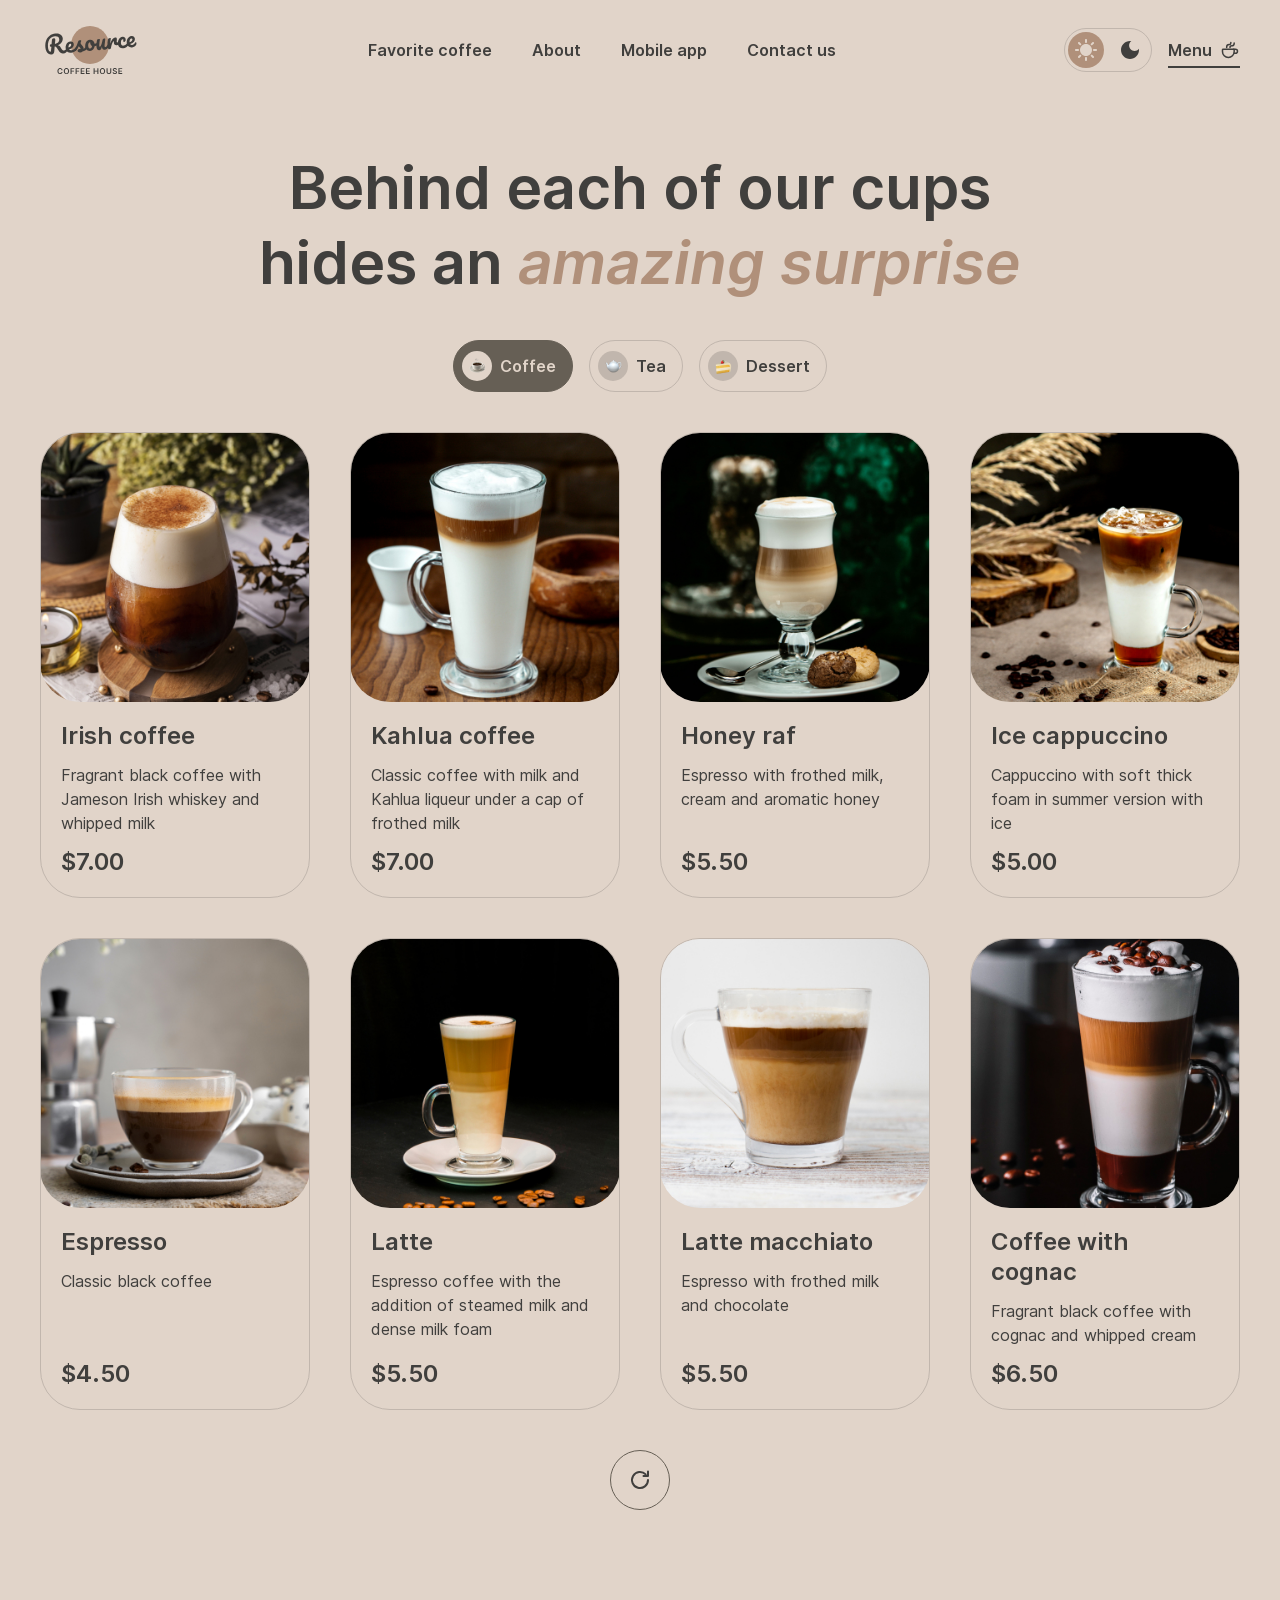
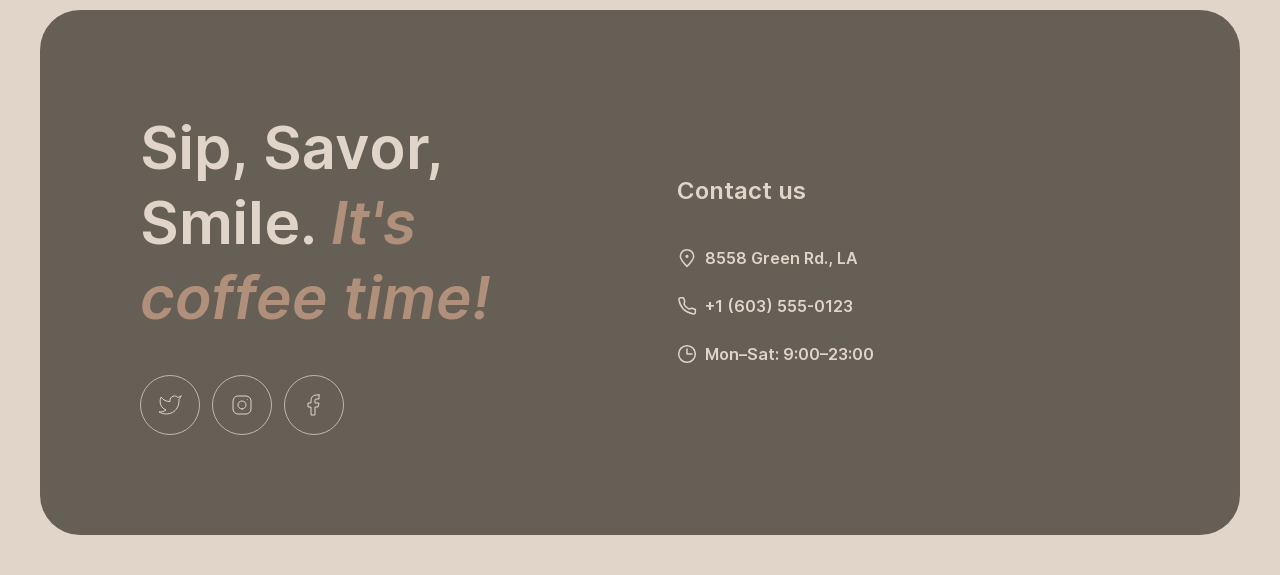
==== commit 67214499: "feat: self-host Inter fonts and drop Google Fonts links" ====
--- a/menu.html
+++ b/menu.html
@@ -20,9 +20,6 @@
       document.documentElement.dataset.theme = theme;
     })();
   </script>
-  <link rel="preconnect" href="https://fonts.googleapis.com">
-  <link rel="preconnect" href="https://fonts.gstatic.com" crossorigin>
-  <link href="https://fonts.googleapis.com/css2?family=Inter:ital,opsz,wght@0,400;0,600;0,700;1,600&display=swap" rel="stylesheet">
   <link rel="stylesheet" href="css/style.css">
 </head>
 <body>
--- a/css/style.css
+++ b/css/style.css
@@ -3,6 +3,39 @@
    Sections: variables/themes, base, header, hero, slider,
    about, mobile app, footer, menu page, responsive
    ============================================================ */
+
+/* ---------- Local fonts ---------- */
+@font-face {
+  font-family: "Inter";
+  src: url("../assets/fonts/Inter-Regular.woff2") format("woff2");
+  font-weight: 400;
+  font-style: normal;
+  font-display: swap;
+}
+
+@font-face {
+  font-family: "Inter";
+  src: url("../assets/fonts/Inter-SemiBold.woff2") format("woff2");
+  font-weight: 600;
+  font-style: normal;
+  font-display: swap;
+}
+
+@font-face {
+  font-family: "Inter";
+  src: url("../assets/fonts/Inter-Italic.woff2") format("woff2");
+  font-weight: 400;
+  font-style: italic;
+  font-display: swap;
+}
+
+@font-face {
+  font-family: "Inter";
+  src: url("../assets/fonts/Inter-SemiBoldItalic.woff2") format("woff2");
+  font-weight: 600;
+  font-style: italic;
+  font-display: swap;
+}
 
 /* ---------- Theme variables ---------- */
 :root {
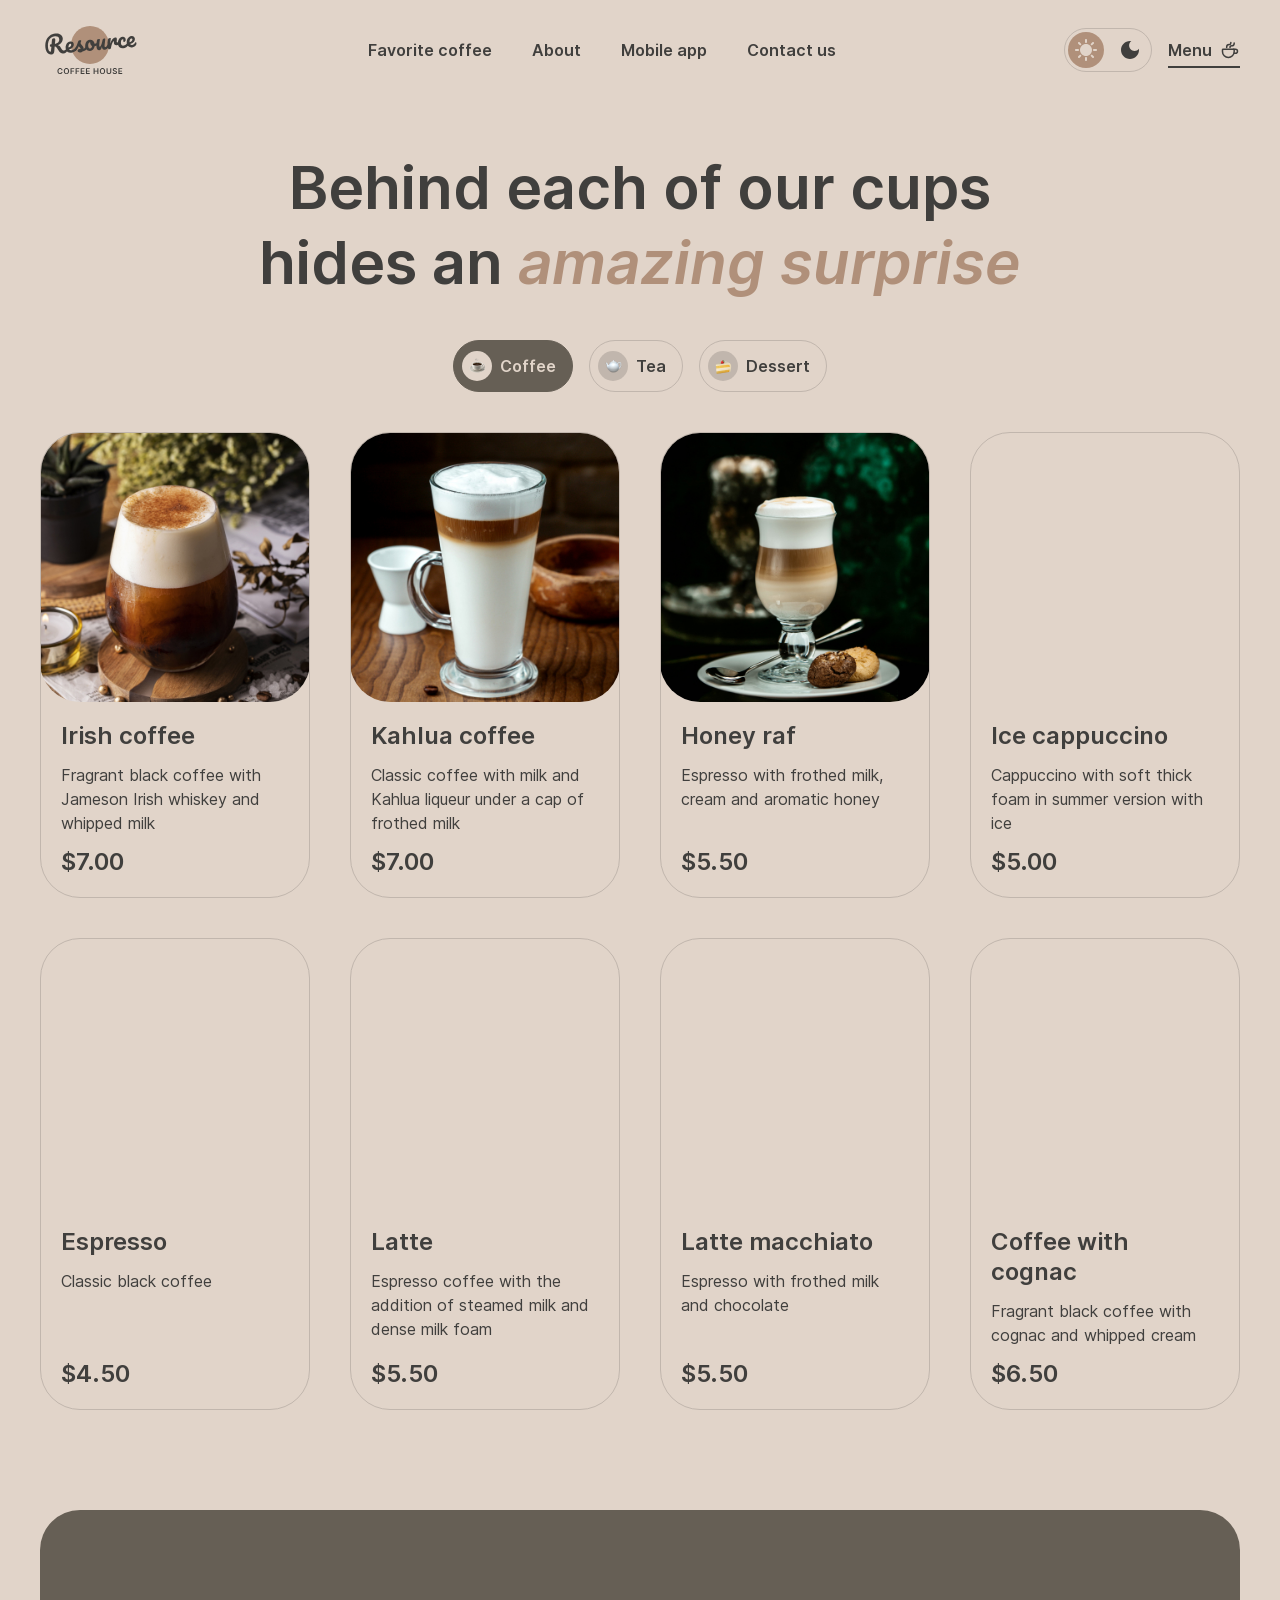
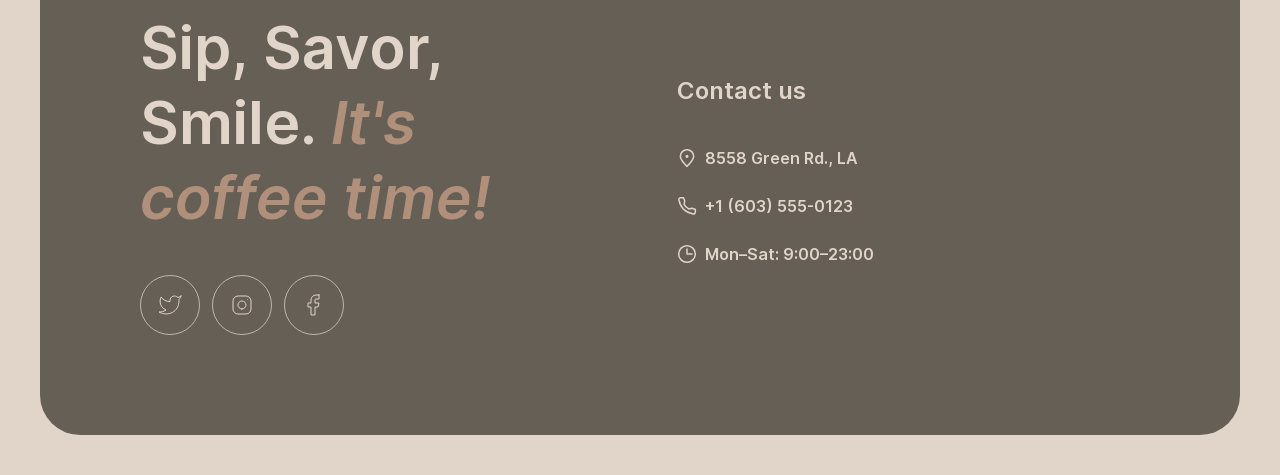
==== commit 02a5eee8: "feat: add functionality" ====
--- a/menu.html
+++ b/menu.html
@@ -35,6 +35,13 @@
           <li class="nav__item"><a class="nav__link" href="index.html#about">About</a></li>
           <li class="nav__item"><a class="nav__link" href="index.html#mobile-app">Mobile app</a></li>
           <li class="nav__item"><a class="nav__link" href="#contacts">Contact us</a></li>
+          <li class="nav__item nav__item--menu"><a class="nav__link nav__link--active" href="menu.html" aria-current="page">Menu
+            <svg class="menu-link__icon" viewBox="0 0 20 20" width="20" height="20" aria-hidden="true">
+              <path d="M14.167 9.76667V11.6667C14.167 14.8883 11.5553 17.5 8.33366 17.5C5.112 17.5 2.50033 14.8883 2.50033 11.6667V9.76667C2.50033 9.4353 2.76896 9.16667 3.10033 9.16667H13.567C13.8984 9.16667 14.167 9.4353 14.167 9.76667Z" fill="none" stroke="currentColor" stroke-width="1.5" stroke-linecap="round" stroke-linejoin="round"/>
+              <path d="M10.0003 7.50008C10.0003 6.66675 10.5956 5.83341 11.786 5.83341C13.101 5.83341 14.167 4.76743 14.167 3.45246V2.91675" fill="none" stroke="currentColor" stroke-width="1.5" stroke-linecap="round" stroke-linejoin="round"/>
+              <path d="M6.66634 7.5V7.08333C6.66634 5.70262 7.78563 4.58333 9.16634 4.58333C10.0868 4.58333 10.833 3.83714 10.833 2.91667V2.5" fill="none" stroke="currentColor" stroke-width="1.5" stroke-linecap="round" stroke-linejoin="round"/>
+              <path d="M13.333 9.16675H15.4163C16.5669 9.16675 17.4997 10.0995 17.4997 11.2501C17.4997 12.4007 16.5669 13.3334 15.4163 13.3334H14.1663" fill="none" stroke="currentColor" stroke-width="1.5" stroke-linecap="round" stroke-linejoin="round"/>
+            </svg></a></li>
         </ul>
       </nav>
 
@@ -90,173 +97,7 @@
           </button>
         </div>
 
-        <ul class="menu__grid">
-          <!-- Coffee -->
-          <li class="card" data-category="coffee">
-            <div class="card__image"><img src="assets/img/coffee-1.jpg" alt="Irish coffee" loading="lazy"></div>
-            <div class="card__body">
-              <h2 class="card__name">Irish coffee</h2>
-              <p class="card__description">Fragrant black coffee with Jameson Irish whiskey and whipped milk</p>
-              <p class="card__price">$7.00</p>
-            </div>
-          </li>
-          <li class="card" data-category="coffee">
-            <div class="card__image"><img src="assets/img/coffee-2.jpg" alt="Kahlua coffee" loading="lazy"></div>
-            <div class="card__body">
-              <h2 class="card__name">Kahlua coffee</h2>
-              <p class="card__description">Classic coffee with milk and Kahlua liqueur under a cap of frothed milk</p>
-              <p class="card__price">$7.00</p>
-            </div>
-          </li>
-          <li class="card" data-category="coffee">
-            <div class="card__image"><img src="assets/img/coffee-3.jpg" alt="Honey raf" loading="lazy"></div>
-            <div class="card__body">
-              <h2 class="card__name">Honey raf</h2>
-              <p class="card__description">Espresso with frothed milk, cream and aromatic honey</p>
-              <p class="card__price">$5.50</p>
-            </div>
-          </li>
-          <li class="card" data-category="coffee">
-            <div class="card__image"><img src="assets/img/coffee-4.jpg" alt="Ice cappuccino" loading="lazy"></div>
-            <div class="card__body">
-              <h2 class="card__name">Ice cappuccino</h2>
-              <p class="card__description">Cappuccino with soft thick foam in summer version with ice</p>
-              <p class="card__price">$5.00</p>
-            </div>
-          </li>
-          <li class="card" data-category="coffee">
-            <div class="card__image"><img src="assets/img/coffee-5.jpg" alt="Espresso" loading="lazy"></div>
-            <div class="card__body">
-              <h2 class="card__name">Espresso</h2>
-              <p class="card__description">Classic black coffee</p>
-              <p class="card__price">$4.50</p>
-            </div>
-          </li>
-          <li class="card" data-category="coffee">
-            <div class="card__image"><img src="assets/img/coffee-6.jpg" alt="Latte" loading="lazy"></div>
-            <div class="card__body">
-              <h2 class="card__name">Latte</h2>
-              <p class="card__description">Espresso coffee with the addition of steamed milk and dense milk foam</p>
-              <p class="card__price">$5.50</p>
-            </div>
-          </li>
-          <li class="card" data-category="coffee">
-            <div class="card__image"><img src="assets/img/coffee-7.jpg" alt="Latte macchiato" loading="lazy"></div>
-            <div class="card__body">
-              <h2 class="card__name">Latte macchiato</h2>
-              <p class="card__description">Espresso with frothed milk and chocolate</p>
-              <p class="card__price">$5.50</p>
-            </div>
-          </li>
-          <li class="card" data-category="coffee">
-            <div class="card__image"><img src="assets/img/coffee-8.jpg" alt="Coffee with cognac" loading="lazy"></div>
-            <div class="card__body">
-              <h2 class="card__name">Coffee with cognac</h2>
-              <p class="card__description">Fragrant black coffee with cognac and whipped cream</p>
-              <p class="card__price">$6.50</p>
-            </div>
-          </li>
-
-          <!-- Tea -->
-          <li class="card" data-category="tea" hidden>
-            <div class="card__image"><img src="assets/img/tea-1.jpg" alt="Moroccan tea" loading="lazy"></div>
-            <div class="card__body">
-              <h2 class="card__name">Moroccan</h2>
-              <p class="card__description">Fragrant black tea with the addition of tangerine, cinnamon, honey, lemon and mint</p>
-              <p class="card__price">$4.50</p>
-            </div>
-          </li>
-          <li class="card" data-category="tea" hidden>
-            <div class="card__image"><img src="assets/img/tea-2.jpg" alt="Ginger tea" loading="lazy"></div>
-            <div class="card__body">
-              <h2 class="card__name">Ginger</h2>
-              <p class="card__description">Original black tea with fresh ginger, lemon and honey</p>
-              <p class="card__price">$5.00</p>
-            </div>
-          </li>
-          <li class="card" data-category="tea" hidden>
-            <div class="card__image"><img src="assets/img/tea-3.jpg" alt="Cranberry tea" loading="lazy"></div>
-            <div class="card__body">
-              <h2 class="card__name">Cranberry</h2>
-              <p class="card__description">Invigorating black tea with cranberry and honey</p>
-              <p class="card__price">$5.00</p>
-            </div>
-          </li>
-          <li class="card" data-category="tea" hidden>
-            <div class="card__image"><img src="assets/img/tea-4.jpg" alt="Sea buckthorn tea" loading="lazy"></div>
-            <div class="card__body">
-              <h2 class="card__name">Sea buckthorn</h2>
-              <p class="card__description">Toning sweet black tea with sea buckthorn, fresh thyme and cinnamon</p>
-              <p class="card__price">$5.50</p>
-            </div>
-          </li>
-
-          <!-- Dessert -->
-          <li class="card" data-category="dessert" hidden>
-            <div class="card__image"><img src="assets/img/dessert-1.jpg" alt="Marble cheesecake" loading="lazy"></div>
-            <div class="card__body">
-              <h2 class="card__name">Marble cheesecake</h2>
-              <p class="card__description">Philadelphia cheese with lemon zest on a light sponge cake and red currant jam</p>
-              <p class="card__price">$3.50</p>
-            </div>
-          </li>
-          <li class="card" data-category="dessert" hidden>
-            <div class="card__image"><img src="assets/img/dessert-2.jpg" alt="Red velvet cake" loading="lazy"></div>
-            <div class="card__body">
-              <h2 class="card__name">Red velvet</h2>
-              <p class="card__description">Layer cake with cream cheese frosting</p>
-              <p class="card__price">$4.00</p>
-            </div>
-          </li>
-          <li class="card" data-category="dessert" hidden>
-            <div class="card__image"><img src="assets/img/dessert-3.jpg" alt="Cheesecake" loading="lazy"></div>
-            <div class="card__body">
-              <h2 class="card__name">Cheesecakes</h2>
-              <p class="card__description">Soft cottage cheese pancakes with sour cream and fresh berries and sprinkled with powdered sugar</p>
-              <p class="card__price">$4.50</p>
-            </div>
-          </li>
-          <li class="card" data-category="dessert" hidden>
-            <div class="card__image"><img src="assets/img/dessert-4.jpg" alt="Creme brulee" loading="lazy"></div>
-            <div class="card__body">
-              <h2 class="card__name">Creme brulee</h2>
-              <p class="card__description">Delicate creamy dessert in a caramel basket with wild berries</p>
-              <p class="card__price">$4.00</p>
-            </div>
-          </li>
-          <li class="card" data-category="dessert" hidden>
-            <div class="card__image"><img src="assets/img/dessert-5.jpg" alt="Pancakes" loading="lazy"></div>
-            <div class="card__body">
-              <h2 class="card__name">Pancakes</h2>
-              <p class="card__description">Tender pancakes with strawberry jam and fresh strawberries</p>
-              <p class="card__price">$4.50</p>
-            </div>
-          </li>
-          <li class="card" data-category="dessert" hidden>
-            <div class="card__image"><img src="assets/img/dessert-6.jpg" alt="Honey cake" loading="lazy"></div>
-            <div class="card__body">
-              <h2 class="card__name">Honey cake</h2>
-              <p class="card__description">Classic honey cake with delicate custard</p>
-              <p class="card__price">$4.50</p>
-            </div>
-          </li>
-          <li class="card" data-category="dessert" hidden>
-            <div class="card__image"><img src="assets/img/dessert-7.jpg" alt="Chocolate cake" loading="lazy"></div>
-            <div class="card__body">
-              <h2 class="card__name">Chocolate cake</h2>
-              <p class="card__description">Cake with hot chocolate filling and nuts with dried apricots</p>
-              <p class="card__price">$5.50</p>
-            </div>
-          </li>
-          <li class="card" data-category="dessert" hidden>
-            <div class="card__image"><img src="assets/img/dessert-8.jpg" alt="Black forest" loading="lazy"></div>
-            <div class="card__body">
-              <h2 class="card__name">Black forest</h2>
-              <p class="card__description">A combination of thin sponge cake with cherry jam and light cottage cheese cream</p>
-              <p class="card__price">$6.50</p>
-            </div>
-          </li>
-        </ul>
+        <ul class="menu__grid" aria-live="polite"></ul>
 
         <button class="menu__more" type="button" aria-label="Show more products">
           <svg viewBox="0 0 24 24" width="24" height="24" aria-hidden="true">
@@ -335,5 +176,6 @@
   </footer>
 
   <script src="js/theme.js"></script>
+  <script type="module" src="js/app.js"></script>
 </body>
 </html>
--- a/css/style.css
+++ b/css/style.css
@@ -57,6 +57,13 @@
   --dot-track: #c1b6ad;
   --dot-active: #665f55;
 
+  --bg-modal: #e1d4c9;
+  --modal-border: #c1b6ad;
+  --modal-key-bg: #c1b6ad;
+  --modal-key-text: #403f3d;
+  --modal-active-bg: #665f55;
+  --modal-active-key-bg: #e1d4c9;
+
   --transition-colors: background-color 0.3s ease, color 0.3s ease, border-color 0.3s ease;
   --transition-bg: background-color 0.3s ease;
   --transition-theme: background-color 0.4s ease, color 0.4s ease;
@@ -72,7 +79,7 @@
   --bg-card: transparent;
   --bg-container-dark: #403f3d;
   --bg-backdrop: rgba(20, 17, 15, 0.5);
-  --border-light: #c1b6ad;
+  --border-light: #665f55;
   --border-dark: #c1b6ad;
   --border-social: #665f55;
 
@@ -85,6 +92,13 @@
 
   --dot-track: #665f55;
   --dot-active: #c1b6ad;
+
+  --bg-modal: #403f3d;
+  --modal-border: #665f55;
+  --modal-key-bg: #665f55;
+  --modal-key-text: #e1d4c9;
+  --modal-active-bg: #292826;
+  --modal-active-key-bg: #403f3d;
 
   --color-scheme: dark;
 }
@@ -128,6 +142,14 @@
   list-style: none;
 }
 
+[hidden] {
+  display: none !important;
+}
+
+body.no-scroll {
+  overflow: hidden;
+}
+
 a {
   color: inherit;
   text-decoration: none;
@@ -322,7 +344,7 @@
   flex-direction: column;
   align-items: center;
   justify-content: center;
-  gap: 8px;
+  gap: 7px;
   width: 44px;
   height: 44px;
   border: 1px solid var(--border-dark);
@@ -332,20 +354,27 @@
 
 .burger__line {
   display: block;
-  width: 18px;
+  width: 16px;
   height: 2px;
   border-radius: 1px;
   background-color: var(--text-dark);
   transition: background-color 0.3s ease, transform 0.3s ease;
 }
 
-.burger:hover {
-  background-color: var(--button-bg);
-  border-color: var(--button-bg);
-}
-
-.burger:hover .burger__line {
-  background-color: var(--button-text);
+.burger--open .burger__line:nth-child(1) {
+  transform: translateY(5px) rotate(45deg);
+}
+
+.burger--open .burger__line:nth-child(2) {
+  transform: translateY(-4px) rotate(-45deg);
+}
+
+.nav__item--menu {
+  display: none;
+}
+
+.nav__link--active::after {
+  width: 100%;
 }
 
 /* ---------- Hero ---------- */
@@ -449,15 +478,27 @@
 
 .slider__track {
   display: flex;
+  transition: transform 0.5s ease;
+}
+
+.slider__viewport {
+  touch-action: pan-y;
+  cursor: grab;
+}
+
+.slider__viewport:active {
+  cursor: grabbing;
 }
 
 .slider__slide {
   flex: 0 0 100%;
   min-width: 0;
-}
-
-.slider__slide[aria-hidden="true"] {
-  visibility: hidden;
+  user-select: none;
+}
+
+.slider__slide img {
+  -webkit-user-drag: none;
+  pointer-events: none;
 }
 
 .slide {
@@ -872,6 +913,176 @@
   border-color: var(--bg-container-dark);
 }
 
+/* ---------- Modal ---------- */
+.modal-overlay {
+  position: fixed;
+  inset: 0;
+  z-index: 100;
+  display: flex;
+  align-items: center;
+  justify-content: center;
+  padding: 20px;
+  background-color: var(--bg-backdrop);
+}
+
+.modal {
+  position: relative;
+  display: flex;
+  align-items: stretch;
+  gap: 20px;
+  width: 100%;
+  max-width: 800px;
+  max-height: calc(100vh - 40px);
+  overflow-y: auto;
+  padding: 16px;
+  border-radius: 40px;
+  background-color: var(--bg-modal);
+  color: var(--text-dark);
+  cursor: default;
+  transition: var(--transition-theme);
+}
+
+.modal__close {
+  display: inline-flex;
+  align-items: center;
+  justify-content: center;
+  width: 100%;
+  padding: 10px;
+  border: 1px solid var(--modal-border);
+  border-radius: 100px;
+  font-weight: 600;
+  line-height: 1.5;
+  color: var(--text-dark);
+  transition: var(--transition-colors);
+}
+
+.modal__close:hover {
+  background-color: var(--modal-active-bg);
+  color: var(--text-light);
+  border-color: var(--modal-active-bg);
+}
+
+.modal__image {
+  flex: 0 0 310px;
+  align-self: flex-start;
+  border-radius: 40px;
+  overflow: hidden;
+}
+
+.modal__image img {
+  width: 100%;
+  aspect-ratio: 1 / 1;
+  object-fit: cover;
+}
+
+.modal__content {
+  flex: 1 1 auto;
+  display: flex;
+  flex-direction: column;
+  justify-content: center;
+  gap: 20px;
+  min-width: 0;
+}
+
+.modal__name {
+  font-size: 24px;
+  font-weight: 600;
+  line-height: 1.25;
+}
+
+.modal__description {
+  line-height: 1.5;
+}
+
+.modal__label {
+  font-weight: 400;
+  margin-bottom: -12px;
+}
+
+.modal__options {
+  display: flex;
+  flex-wrap: wrap;
+  gap: 8px;
+}
+
+.option {
+  display: inline-flex;
+  align-items: center;
+  gap: 8px;
+  padding: 8px 16px 8px 8px;
+  border: 1px solid var(--modal-border);
+  border-radius: 100px;
+  font-size: 16px;
+  font-weight: 600;
+  color: var(--text-dark);
+  transition: var(--transition-colors);
+}
+
+.option__key {
+  display: inline-flex;
+  align-items: center;
+  justify-content: center;
+  width: 30px;
+  height: 30px;
+  border-radius: 50%;
+  background-color: var(--modal-key-bg);
+  color: var(--modal-key-text);
+  font-size: 16px;
+  font-weight: 600;
+  line-height: 1;
+  transition: var(--transition-colors);
+}
+
+.option:hover {
+  background-color: var(--modal-active-bg);
+  color: var(--text-light);
+  border-color: var(--modal-active-bg);
+}
+
+.option:hover .option__key,
+.option--active .option__key {
+  background-color: var(--modal-active-key-bg);
+  color: var(--modal-key-text);
+}
+
+.option--active,
+.option--active:hover {
+  background-color: var(--modal-active-bg);
+  color: var(--text-light);
+  border-color: var(--modal-active-bg);
+}
+
+.modal__total {
+  display: flex;
+  align-items: center;
+  justify-content: space-between;
+  font-size: 24px;
+  font-weight: 600;
+  line-height: 1.25;
+}
+
+.modal__alert {
+  display: flex;
+  align-items: flex-start;
+  gap: 8px;
+  padding-top: 12px;
+  border-top: 1px solid var(--modal-border);
+  font-size: 10px;
+  font-weight: 600;
+  line-height: 1.4;
+}
+
+.modal__alert svg {
+  flex: 0 0 auto;
+  margin-top: 1px;
+}
+
+.menu__error {
+  grid-column: 1 / -1;
+  text-align: center;
+  font-weight: 600;
+}
+
 /* ============================================================
    Responsive
    ============================================================ */
@@ -921,9 +1132,61 @@
 }
 
 @media (max-width: 768px) {
-  .nav,
   .menu-link {
     display: none;
+  }
+
+  /* burger menu panel: slides in from the right, fills space under header */
+  .nav {
+    position: fixed;
+    top: var(--header-h, 100px);
+    left: 0;
+    right: 0;
+    bottom: 0;
+    z-index: 90;
+    display: flex;
+    background-color: var(--bg-body);
+    overflow-y: auto;
+    transform: translateX(100%);
+    visibility: hidden;
+    transition: transform 0.4s ease, visibility 0s linear 0.4s;
+  }
+
+  .nav--open {
+    transform: translateX(0);
+    visibility: visible;
+    transition: transform 0.4s ease;
+  }
+
+  .nav__list {
+    flex-direction: column;
+    align-items: center;
+    justify-content: center;
+    gap: 60px;
+    width: 100%;
+    margin: auto;
+    padding: 60px 40px;
+  }
+
+  .nav__link {
+    font-size: 32px;
+    line-height: 1.25;
+  }
+
+  .nav__item--menu {
+    display: list-item;
+    margin-top: 40px;
+  }
+
+  .nav__item--menu .nav__link {
+    display: inline-flex;
+    align-items: center;
+    gap: 16px;
+  }
+
+  .nav__item--menu .menu-link__icon {
+    width: 40px;
+    height: 40px;
   }
 
   .burger {
@@ -953,6 +1216,10 @@
 
   .menu__grid {
     gap: 32px;
+  }
+
+  .modal {
+    max-width: 688px;
   }
 }
 
@@ -989,6 +1256,15 @@
     max-width: 420px;
     margin: 0 auto;
   }
+
+  /* modal loses the image at small widths */
+  .modal {
+    max-width: 342px;
+  }
+
+  .modal__image {
+    display: none;
+  }
 }
 
 @media (max-width: 480px) {
@@ -1036,4 +1312,12 @@
   .footer__inner {
     border-radius: 32px;
   }
-}
+
+  .modal {
+    border-radius: 32px;
+  }
+
+  .modal__image {
+    border-radius: 32px;
+  }
+}
